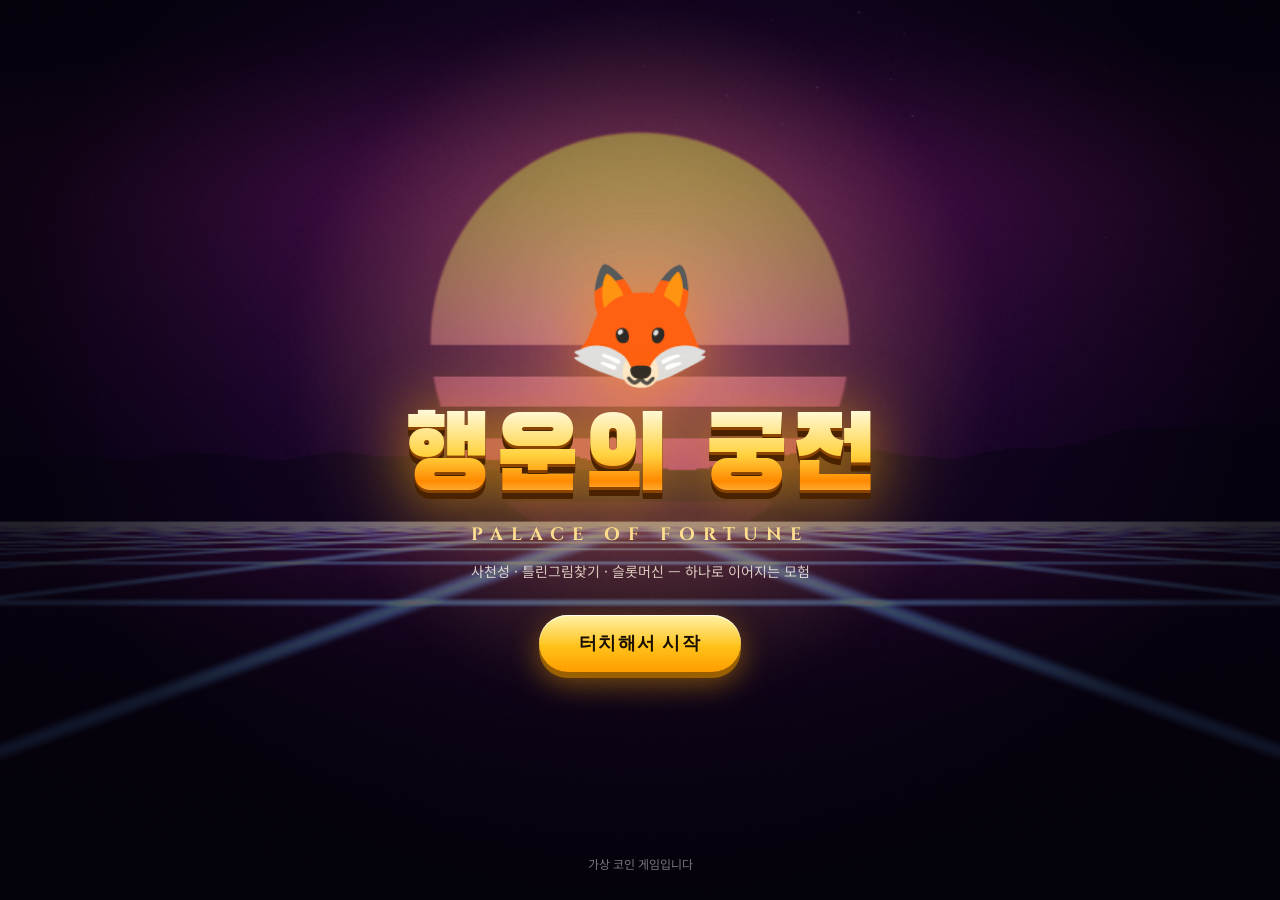
==== quest/index.html @ 28bc082d "Add 행운의 궁전: 사천성 → 틀린그림찾기 → 슬롯 auto-cycling quest game - Shisen-sho (always solvable boards, combos, " ====
<!doctype html>
<html lang="ko">
<head>
  <meta charset="utf-8">
  <meta name="viewport" content="width=device-width, initial-scale=1, viewport-fit=cover, user-scalable=no">
  <meta name="theme-color" content="#07040f">
  <link rel="manifest" href="manifest.webmanifest">
  <link rel="icon" type="image/png" sizes="192x192" href="icons/icon-192.png">
  <link rel="apple-touch-icon" href="icons/apple-touch-icon.png">
  <meta name="apple-mobile-web-app-capable" content="yes">
  <meta name="mobile-web-app-capable" content="yes">
  <meta name="apple-mobile-web-app-status-bar-style" content="black-translucent">
  <meta name="apple-mobile-web-app-title" content="행운의 궁전">
  <title>행운의 궁전</title>
  <meta name="description" content="사천성 · 틀린그림찾기 · 슬롯머신이 하나의 모험으로 이어지는 퍼즐 어드벤처">
  <link rel="preconnect" href="https://fonts.googleapis.com">
  <link rel="preconnect" href="https://fonts.gstatic.com" crossorigin>
  <link href="https://fonts.googleapis.com/css2?family=Bangers&family=Black+Han+Sans&family=Black+Ops+One&family=Bungee&family=Cinzel:wght@700;900&family=Cinzel+Decorative:wght@700;900&family=Creepster&family=Fredoka:wght@500;700&family=Kaushan+Script&family=Monoton&family=Mountains+of+Christmas:wght@700&family=Noto+Sans+KR:wght@400;500;700;900&family=Orbitron:wght@700;900&family=Oxanium:wght@600;700;800&family=Pirata+One&family=Playfair+Display:wght@700;900&family=Press+Start+2P&family=Righteous&family=Rye&family=Uncial+Antiqua&display=swap" rel="stylesheet">
  <link rel="stylesheet" href="css/slot.css">
  <link rel="stylesheet" href="css/quest.css">
</head>
<body>
  <canvas id="bgl" aria-hidden="true"></canvas>
  <canvas id="amb" aria-hidden="true"></canvas>

  <!-- title -->
  <section id="title" class="title-screen">
    <div class="ts-glow"></div>
    <div class="ts-fox">🦊</div>
    <h1 class="ts-logo">행운의 궁전</h1>
    <p class="ts-sub">PALACE OF FORTUNE</p>
    <p class="ts-tag">사천성 · 틀린그림찾기 · 슬롯머신 — 하나로 이어지는 모험</p>
    <button class="cta ts-start" id="ts-start">터치해서 시작</button>
    <p class="ts-foot">가상 코인 게임입니다</p>
  </section>

  <!-- puzzle screen -->
  <section id="play" class="play hidden">
    <header class="q-top">
      <button class="icon-btn js-menu" aria-label="메뉴"><svg viewBox="0 0 24 24"><path d="M4 7h16M4 12h16M4 17h16" fill="none" stroke-width="2.4" stroke-linecap="round"/></svg></button>
      <div class="q-level js-level"><b class="js-lv">1</b><i><em class="js-xp"></em></i></div>
      <button class="wallet q-wallet js-shop"><span class="coin-ico"></span><span class="js-balance">0</span><span class="plus">+</span></button>
      <button class="icon-btn js-quests" aria-label="퀘스트"><svg viewBox="0 0 24 24"><path d="M6 3h9l3 3v15H6z" fill="none" stroke-width="2"/><path d="M9 10h6M9 14h6M9 18h4" fill="none" stroke-width="2" stroke-linecap="round"/></svg><span class="dot js-qdot hidden"></span></button>
      <button class="icon-btn js-sound" aria-label="사운드 설정"><svg viewBox="0 0 24 24"><path d="M4 9v6h4l5 4V5L8 9H4z"/><path class="wave" d="M16 8.5a5 5 0 0 1 0 7M18.5 6a8.5 8.5 0 0 1 0 12" fill="none" stroke-width="2" stroke-linecap="round"/></svg></button>
    </header>
    <div class="q-chapter js-chapter"></div>
    <div class="mg-host js-mg"></div>
  </section>

  <!-- Game -->
  <section id="game" class="game hidden">
    <header class="g-top">
      <button class="icon-btn js-back" aria-label="로비로"><svg viewBox="0 0 24 24"><path d="M15 5l-7 7 7 7" fill="none" stroke-width="2.6" stroke-linecap="round" stroke-linejoin="round"/></svg></button>
      <div class="wallet"><span class="coin-ico"></span><span class="js-balance">0</span></div>
      <div class="g-right">
        <button class="icon-btn js-pay" aria-label="배당표"><svg viewBox="0 0 24 24"><circle cx="12" cy="12" r="9" fill="none" stroke-width="2"/><path d="M12 11v6" stroke-width="2.4" stroke-linecap="round"/><circle cx="12" cy="7.6" r="1.4"/></svg></button>
        <button class="icon-btn js-sound" aria-label="사운드 설정"><svg viewBox="0 0 24 24"><path d="M4 9v6h4l5 4V5L8 9H4z"/><path class="wave" d="M16 8.5a5 5 0 0 1 0 7M18.5 6a8.5 8.5 0 0 1 0 12" fill="none" stroke-width="2" stroke-linecap="round"/></svg></button>
      </div>
    </header>
    <div class="g-logo">
      <h2 class="logo js-logo"></h2>
      <div class="logo-kr js-name"></div>
    </div>
    <div class="g-info js-info"></div>
    <div class="g-stage js-stage">
      <div class="cab js-cab">
        <div class="frame js-frame">
          <div class="led led-top"></div>
          <canvas class="reels js-reels"></canvas>
          <div class="frame-glare"></div>
          <div class="win-banner js-banner" aria-live="polite">
            <div class="wb-rays"></div>
            <div class="wb-label js-wb-label">WIN</div>
            <div class="wb-amt js-wb-amt">0</div>
          </div>
          <div class="led led-bot"></div>
          <i class="bolt b1"></i><i class="bolt b2"></i><i class="bolt b3"></i><i class="bolt b4"></i>
        </div>
        <div class="lever js-lever hidden" role="button" tabindex="0" aria-label="레버를 당겨 스핀">
          <div class="lever-housing"></div>
          <div class="lever-shaft js-lever-shaft"></div>
          <div class="lever-knob js-lever-knob"></div>
          <div class="lever-pivot"></div>
        </div>
      </div>
    </div>
    <div class="g-msg js-msg"></div>
    <footer class="dock">
      <div class="dock-stat bet">
        <span class="lbl">BET</span>
        <div class="stepper">
          <button class="step js-bet-down" aria-label="베팅 감소"><svg viewBox="0 0 24 24"><path d="M6 12h12" stroke-width="3" stroke-linecap="round"/></svg></button>
          <span class="val js-bet">100</span>
          <button class="step js-bet-up" aria-label="베팅 증가"><svg viewBox="0 0 24 24"><path d="M6 12h12M12 6v12" stroke-width="3" stroke-linecap="round"/></svg></button>
        </div>
      </div>
      <div class="dock-center">
        <button class="round-btn js-auto" aria-label="자동 스핀"><svg viewBox="0 0 24 24"><path d="M8 5v14l11-7z"/></svg><small class="js-auto-label">AUTO</small></button>
        <button class="pull-hint js-pull-hint hidden" aria-label="레버 당기기"><span>PULL</span><svg viewBox="0 0 24 24"><path d="M12 4v13M6 12l6 6 6-6" fill="none" stroke-width="2.6" stroke-linecap="round" stroke-linejoin="round"/></svg></button>
        <button class="spin-btn js-spin" aria-label="스핀 (Space)">
          <span class="spin-ring"></span>
          <svg class="spin-ico" viewBox="0 0 48 48"><path d="M24 8a16 16 0 1 1-14.4 9" fill="none" stroke-width="5" stroke-linecap="round"/><path d="M4 12l6 6 6-7z"/></svg>
          <small class="js-spin-label">SPIN</small>
        </button>
        <button class="round-btn js-turbo" aria-label="터보"><svg viewBox="0 0 24 24"><path d="M13 2L4 14h6l-1 8 9-12h-6z"/></svg><small>TURBO</small></button>
      </div>
      <div class="dock-stat win">
        <span class="lbl">WIN</span>
        <span class="val js-win">0</span>
      </div>
    </footer>
    <div class="auto-menu hidden js-auto-menu">
      <button data-n="10">10</button><button data-n="25">25</button><button data-n="50">50</button><button data-n="100">100</button><button data-n="9999">∞</button>
    </div>
  </section>

  <div class="slot-quest js-slotq hidden"></div>

  <div id="overlays"></div>
  <canvas id="fx" aria-hidden="true"></canvas>

  <div id="sound-panel" class="sound-panel hidden">
    <h3>사운드</h3>
    <div class="vol-row"><label for="snd-music">배경 음악</label><input type="range" id="snd-music" min="0" max="100" step="1" value="80"><output for="snd-music">80</output></div>
    <div class="vol-row"><label for="snd-sfx">효과음</label><input type="range" id="snd-sfx" min="0" max="100" step="1" value="100"><output for="snd-sfx">100</output></div>
    <div class="vol-row"><label for="snd-amb">분위기음</label><input type="range" id="snd-amb" min="0" max="100" step="1" value="80"><output for="snd-amb">80</output></div>
  </div>

  <script src="js/util.js"></script>
  <script src="js/config.js"></script>
  <script src="js/engine.js"></script>
  <script src="js/machines.js"></script>
  <script src="js/calibration.js"></script>
  <script src="js/audio.js"></script>
  <script src="js/art.js"></script>
  <script src="js/bg.js"></script>
  <script src="js/fx.js"></script>
  <script src="js/render.js"></script>
  <script src="js/game.js"></script>
  <script src="js/shisen.js"></script>
  <script src="js/spotdiff.js"></script>
  <script src="js/story.js"></script>
  <script src="js/shop.js"></script>
  <script src="js/main.js"></script>
</body>
</html>
---- quest/css/slot.css ----
/* Slot Palace 30 — dark casino UI.
   Layout: one-screen game (logo / reel window / glass dock) + scrolling lobby (hero + poster grid). */
@property --ang { syntax: '<angle>'; initial-value: 0deg; inherits: false; }
:root {
  color-scheme: dark;
  --ink: #07040f;
  --panel: rgba(14, 10, 30, 0.62);
  --panel-solid: #130d26;
  --line: rgba(255, 255, 255, 0.12);
  --text: #f3f0ff;
  --muted: #a69fc2;
  --gold: #ffd54a;
  --gold-deep: #b77a00;
  --accent: #ff4fd8;
  --accent2: #00e5ff;
  --frame1: #ff4fd8;
  --frame2: #00e5ff;
  --logo1: #ffffff;
  --logo2: #ff7ae6;
  --logo3: #7a00ff;
  --title-font: 'Bungee', sans-serif;
  --ui: 'Noto Sans KR', system-ui, -apple-system, sans-serif;
  --num: 'Oxanium', 'Bungee', sans-serif;
  --kr: 'Black Han Sans', 'Noto Sans KR', sans-serif;
}
* { box-sizing: border-box; -webkit-tap-highlight-color: transparent; }
html, body { margin: 0; height: 100%; }
body { background: var(--ink); color: var(--text); font-family: var(--ui); overflow-x: hidden; user-select: none; -webkit-user-select: none; }
button { font-family: inherit; color: inherit; cursor: pointer; border: 0; background: none; padding: 0; }
button:focus-visible { outline: 2px solid var(--accent2); outline-offset: 3px; }
svg { fill: currentColor; stroke: currentColor; }
.hidden { display: none !important; }
#bgl, #amb { position: fixed; inset: 0; width: 100%; height: 100%; z-index: 0; pointer-events: none; }
#bgl { background: #0a0618; }
#fx { position: fixed; inset: 0; width: 100%; height: 100%; z-index: 60; pointer-events: none; }
#overlays { position: fixed; inset: 0; z-index: 50; pointer-events: none; }
#overlays > * { pointer-events: auto; }

/* ---------- shared ---------- */
.icon-btn {
  width: 40px; height: 40px; border-radius: 12px; display: grid; place-items: center;
  background: rgba(255, 255, 255, 0.07); border: 1px solid var(--line);
  backdrop-filter: blur(10px); -webkit-backdrop-filter: blur(10px);
  transition: background 0.2s, transform 0.15s;
}
.icon-btn svg { width: 20px; height: 20px; stroke-width: 0; }
.icon-btn svg path[fill='none'], .icon-btn svg circle[fill='none'] { stroke-width: 2; fill: none; }
.icon-btn:hover { background: rgba(255, 255, 255, 0.15); }
.icon-btn:active { transform: scale(0.92); }
.icon-btn.muted .wave { opacity: 0.2; }
.wallet {
  display: flex; align-items: center; gap: 8px; padding: 6px 14px 6px 8px; border-radius: 999px;
  background: linear-gradient(180deg, rgba(0, 0, 0, 0.6), rgba(20, 12, 0, 0.5));
  border: 1px solid rgba(255, 213, 74, 0.45);
  font: 700 16px/1 var(--num); color: var(--gold); letter-spacing: 0.5px; font-variant-numeric: tabular-nums;
  box-shadow: 0 0 20px rgba(255, 190, 0, 0.12), inset 0 1px 0 rgba(255, 255, 255, 0.1);
}
.coin-ico {
  width: 22px; height: 22px; border-radius: 50%; flex: none;
  background: radial-gradient(circle at 35% 30%, #fff7c8, #ffcc33 45%, #b8860b 80%);
  box-shadow: inset 0 0 0 2px rgba(140, 90, 0, 0.6), 0 0 10px rgba(255, 200, 0, 0.5);
}
.wallet.bump { animation: bump 0.45s; }
@keyframes bump { 40% { transform: scale(1.12); filter: brightness(1.4); } }

/* ---------- lobby ---------- */
.lobby { position: relative; z-index: 1; max-width: 1320px; margin: 0 auto; padding: 14px 16px 40px; }
.topbar { display: flex; align-items: center; justify-content: space-between; gap: 12px; margin-bottom: 16px; }
.brand { display: flex; align-items: center; gap: 12px; min-width: 0; }
.brand-mark {
  width: 50px; height: 50px; border-radius: 14px; display: grid; place-items: center; flex: none;
  font: 900 17px var(--num); color: #fff; letter-spacing: -1px;
  background: linear-gradient(135deg, #ff2d6f, #7b2bff); box-shadow: 0 8px 24px rgba(255, 45, 111, 0.35), inset 0 1px 0 rgba(255, 255, 255, 0.4);
  text-shadow: 0 2px 0 rgba(0, 0, 0, 0.35);
}
.brand-text h1 {
  margin: 0; font: 900 clamp(20px, 3.6vw, 30px)/1 var(--num); letter-spacing: 3px;
  background: linear-gradient(180deg, #fff 20%, #ffd54a 55%, #ff9d00); -webkit-background-clip: text; background-clip: text; color: transparent;
}
.brand-text p { margin: 4px 0 0; color: var(--muted); font: 600 11px var(--num); letter-spacing: 3px; }
.top-right { display: flex; gap: 10px; align-items: center; }

.hero {
  position: relative; overflow: hidden; border-radius: 26px; min-height: 260px; margin-bottom: 18px;
  border: 1px solid var(--line); background: var(--panel-solid);
  box-shadow: 0 30px 70px rgba(0, 0, 0, 0.5);
}
.hero-slide { position: absolute; inset: 0; display: grid; grid-template-columns: 1.1fr 0.9fr; align-items: center; opacity: 0; transition: opacity 0.8s; }
.hero-slide.on { opacity: 1; z-index: 1; }
.hero-bg { position: absolute; inset: -40px; background-size: cover; background-position: center; filter: blur(30px) saturate(1.4) brightness(0.5); transform: scale(1.15); }
.hero-copy { position: relative; padding: 28px clamp(18px, 4vw, 44px); min-width: 0; }
.hero-kicker { font: 700 11px var(--num); letter-spacing: 3px; color: var(--hero-accent); }
.hero-title { margin: 8px 0 4px; font-family: var(--hero-font); font-size: clamp(28px, 5vw, 56px); line-height: 1.02; color: #fff; text-shadow: 0 4px 24px rgba(0, 0, 0, 0.6), 0 0 30px var(--hero-glow); text-wrap: balance; }
.hero-kr { font: 400 clamp(17px, 2.2vw, 24px) var(--kr); color: rgba(255, 255, 255, 0.85); }
.hero-desc { margin: 10px 0 18px; max-width: 46ch; color: rgba(255, 255, 255, 0.78); font-size: 14px; line-height: 1.6; }
.hero-art { position: relative; height: 100%; display: grid; place-items: center; padding: 18px; }
.hero-art img { max-height: 250px; max-width: 100%; aspect-ratio: 3 / 4; object-fit: cover; border-radius: 18px; box-shadow: 0 20px 50px rgba(0, 0, 0, 0.6), 0 0 0 1px rgba(255, 255, 255, 0.2); transform: rotate(3deg); animation: heroFloat 5s ease-in-out infinite; }
@keyframes heroFloat { 50% { transform: rotate(1deg) translateY(-8px); } }
.hero-dots { position: absolute; z-index: 2; bottom: 14px; left: clamp(18px, 4vw, 44px); display: flex; gap: 6px; }
.hero-dots button { width: 8px; height: 8px; border-radius: 99px; background: rgba(255, 255, 255, 0.35); transition: width 0.3s, background 0.3s; }
.hero-dots button.on { width: 26px; background: #fff; }
.cta {
  display: inline-flex; align-items: center; gap: 8px; padding: 13px 26px; border-radius: 999px;
  font: 800 15px var(--num); letter-spacing: 1.5px; color: #1a0f00;
  background: linear-gradient(180deg, #fff3a8, #ffc21a 55%, #ff9d00);
  box-shadow: 0 6px 0 #9a5f00, 0 10px 30px rgba(255, 170, 0, 0.45), inset 0 1px 0 rgba(255, 255, 255, 0.8);
  position: relative; overflow: hidden; transition: transform 0.15s;
}
.cta::after { content: ''; position: absolute; inset: 0; background: linear-gradient(110deg, transparent 30%, rgba(255, 255, 255, 0.7) 50%, transparent 70%); transform: translateX(-120%); animation: sweep 2.6s infinite; }
.cta:active { transform: translateY(3px); box-shadow: 0 3px 0 #9a5f00; }
@keyframes sweep { 60%, 100% { transform: translateX(120%); } }

.filters { display: flex; gap: 8px; overflow-x: auto; padding: 2px 2px 8px; margin-bottom: 12px; scrollbar-width: none; }
.filters::-webkit-scrollbar { display: none; }
.chip {
  white-space: nowrap; padding: 9px 15px; border-radius: 999px; font-size: 13px; font-weight: 700;
  background: rgba(255, 255, 255, 0.06); border: 1px solid var(--line); color: var(--muted); transition: all 0.2s;
}
.chip .n { font: 700 11px var(--num); opacity: 0.6; margin-left: 4px; }
.chip.on { background: #fff; color: #120a22; border-color: #fff; }

.grid { display: grid; grid-template-columns: repeat(auto-fill, minmax(200px, 1fr)); gap: 16px; }
.card {
  position: relative; border-radius: 20px; overflow: hidden; text-align: left;
  background: var(--panel-solid); border: 1px solid var(--line);
  box-shadow: 0 14px 34px rgba(0, 0, 0, 0.45);
  transform: perspective(800px) rotateX(var(--rx, 0deg)) rotateY(var(--ry, 0deg));
  transition: transform 0.25s, box-shadow 0.25s, border-color 0.25s;
  animation: cardIn 0.6s both;
  display: flex; flex-direction: column; justify-content: flex-start; align-items: stretch;
}
@keyframes cardIn { from { opacity: 0; transform: translateY(24px) scale(0.96); } }
.card:hover { border-color: var(--card-accent); box-shadow: 0 24px 50px rgba(0, 0, 0, 0.55), 0 0 36px var(--card-glow); }
.card-poster { position: relative; aspect-ratio: 3 / 4; background: var(--card-bg); }
.card-poster img { position: absolute; inset: 0; width: 100%; height: 100%; object-fit: cover; }
.card-poster::after { content: ''; position: absolute; inset: 0; background: linear-gradient(110deg, transparent 35%, rgba(255, 255, 255, 0.28) 48%, transparent 60%); transform: translateX(-110%); transition: transform 0.8s; }
.card:hover .card-poster::after { transform: translateX(110%); }
.badge { position: absolute; top: 10px; left: 10px; z-index: 2; padding: 4px 9px; border-radius: 8px; font: 800 10.5px var(--num); letter-spacing: 1px; color: #120a00; background: var(--card-accent); box-shadow: 0 4px 14px rgba(0, 0, 0, 0.4); }
.card-no { position: absolute; top: 10px; right: 10px; z-index: 2; font: 700 11px var(--num); color: rgba(255, 255, 255, 0.75); background: rgba(0, 0, 0, 0.45); padding: 3px 7px; border-radius: 7px; }
.card-info { flex: 1; padding: 10px 12px 12px; display: flex; flex-direction: column; gap: 6px; }
.card-info h3 { margin: 0; font: 400 19px/1.1 var(--kr); }
.tags { display: flex; flex-wrap: wrap; gap: 4px; }
.tag { font-size: 10.5px; font-weight: 700; padding: 3px 7px; border-radius: 6px; background: rgba(255, 255, 255, 0.08); color: #ddd8f0; }
.tag.mech { background: var(--card-accent); color: #120a00; }
.lobby-foot { margin-top: 30px; text-align: center; color: var(--muted); font-size: 12px; line-height: 1.6; }

/* ---------- game ---------- */
.game {
  position: fixed; inset: 0; z-index: 2; display: flex; flex-direction: column; align-items: stretch;
  padding: env(safe-area-inset-top, 0px) env(safe-area-inset-right, 0px) env(safe-area-inset-bottom, 0px) env(safe-area-inset-left, 0px);
}
.game.shake { animation: shake 0.55s; }
@keyframes shake { 15% { transform: translate(-7px, 4px); } 30% { transform: translate(6px, -5px); } 45% { transform: translate(-5px, 3px); } 60% { transform: translate(4px, -2px); } 80% { transform: translate(-2px, 1px); } }
.g-top { display: flex; align-items: center; gap: 10px; padding: 10px 14px 0; }
.g-top .wallet { margin: 0 auto; }
.g-right { display: flex; gap: 8px; }
.g-logo { text-align: center; padding: 2px 12px 0; line-height: 1; }
.logo {
  position: relative; display: inline-block; margin: 0; font-family: var(--title-font); font-weight: 900;
  font-size: clamp(26px, 5.2vw, 56px); line-height: 1.05; letter-spacing: 1px; white-space: nowrap; max-width: 100%;
  background: linear-gradient(100deg, transparent 42%, rgba(255, 255, 255, 0.95) 50%, transparent 58%) , linear-gradient(180deg, var(--logo1) 10%, var(--logo2) 55%, var(--logo3) 100%);
  background-size: 260% 100%, 100% 100%; background-repeat: no-repeat;
  -webkit-background-clip: text; background-clip: text; color: transparent;
  animation: logoShine 5s ease-in-out infinite;
  filter: drop-shadow(0 3px 0 rgba(0, 0, 0, 0.55)) drop-shadow(0 0 18px var(--accent));
}
@keyframes logoShine { 0%, 55% { background-position: 130% 0, 0 0; } 100% { background-position: -30% 0, 0 0; } }
.logo-kr { margin-top: 2px; font: 400 clamp(13px, 1.7vw, 17px) var(--kr); color: rgba(255, 255, 255, 0.8); letter-spacing: 2px; text-shadow: 0 2px 8px rgba(0, 0, 0, 0.8); }
.g-info { min-height: 30px; display: flex; gap: 6px; flex-wrap: wrap; justify-content: center; align-items: center; padding: 6px 12px 2px; }
.pill {
  display: inline-flex; gap: 6px; align-items: center; padding: 5px 11px; border-radius: 999px;
  font: 700 11.5px var(--num); letter-spacing: 1px; color: #fff; font-variant-numeric: tabular-nums;
  background: rgba(0, 0, 0, 0.5); border: 1px solid rgba(255, 255, 255, 0.16);
  backdrop-filter: blur(8px); -webkit-backdrop-filter: blur(8px);
}
.pill.hot { background: linear-gradient(90deg, var(--accent), var(--accent2)); color: #0b0614; border-color: transparent; box-shadow: 0 0 18px color-mix(in srgb, var(--accent) 60%, transparent); }
.pill .ladder { display: inline-flex; gap: 2px; }
.pill .ladder b { padding: 1px 5px; border-radius: 6px; opacity: 0.45; }
.pill .ladder b.on { opacity: 1; background: var(--accent); color: #0b0614; box-shadow: 0 0 10px var(--accent); }
.g-stage { flex: 1; min-height: 0; display: flex; align-items: center; justify-content: center; padding: 6px 12px; }
.cab { position: relative; display: flex; align-items: center; gap: 8px; }
.cab::after { content: ''; position: absolute; left: 6%; right: 6%; bottom: -34px; height: 46px; border-radius: 50%; background: radial-gradient(ellipse at center, color-mix(in srgb, var(--accent) 55%, transparent), transparent 70%); filter: blur(10px); opacity: 0.75; pointer-events: none; z-index: -1; }
.g-stage { position: relative; }
.g-stage::before { content: ''; position: absolute; left: 50%; top: 50%; width: min(120vw, 1300px); height: 120%; transform: translate(-50%, -50%); background: radial-gradient(ellipse at center, color-mix(in srgb, var(--accent) 22%, transparent), transparent 62%); pointer-events: none; }
.frame {
  position: relative; padding: 12px; border-radius: 26px;
  background: linear-gradient(155deg, var(--frame1), color-mix(in srgb, var(--frame2) 70%, #000) 45%, var(--frame1) 75%, var(--frame2));
  box-shadow: inset 0 2px 0 rgba(255, 255, 255, 0.55), inset 0 -3px 0 rgba(0, 0, 0, 0.45), inset 0 0 0 1px rgba(255, 255, 255, 0.18), 0 34px 90px rgba(0, 0, 0, 0.8), 0 0 80px color-mix(in srgb, var(--accent) 38%, transparent);
  transition: box-shadow 0.4s;
}
.frame::before { content: ''; position: absolute; inset: 9px; border-radius: 18px; background: #000; box-shadow: 0 0 0 2px rgba(0, 0, 0, 0.55), 0 0 0 3px rgba(255, 255, 255, 0.25), inset 0 0 24px rgba(0, 0, 0, 0.9); }
.led { position: absolute; left: 34px; right: 34px; height: 4px; border-radius: 4px; z-index: 2; pointer-events: none;
  background: repeating-linear-gradient(90deg, var(--accent) 0 6px, transparent 6px 10px, var(--accent2) 10px 16px, transparent 16px 20px);
  background-size: 40px 100%; filter: drop-shadow(0 0 4px var(--accent)) drop-shadow(0 0 8px var(--accent2)); animation: led 1.2s linear infinite; opacity: 0.9; }
.led-top { top: 3px; }
.led-bot { bottom: 3px; animation-direction: reverse; }
.frame.win .led { animation-duration: 0.25s; opacity: 1; }
@keyframes led { to { background-position: 40px 0; } }
.bolt { position: absolute; width: 9px; height: 9px; border-radius: 50%; z-index: 2; background: radial-gradient(circle at 35% 30%, #fff, #b9c2cc 45%, #4a525c); box-shadow: 0 1px 2px rgba(0, 0, 0, 0.6); }
.bolt::after { content: ''; position: absolute; left: 2px; right: 2px; top: 4px; height: 1px; background: rgba(0, 0, 0, 0.5); transform: rotate(35deg); }
.b1 { left: 9px; top: 9px; } .b2 { right: 9px; top: 9px; } .b3 { left: 9px; bottom: 9px; } .b4 { right: 9px; bottom: 9px; }

/* centre win banner */
.win-banner { position: absolute; left: 50%; top: 50%; z-index: 5; transform: translate(-50%, -50%); display: none; flex-direction: column; align-items: center; pointer-events: auto; padding: 12px 48px 16px; min-width: 44%; }
.win-banner.show { display: flex; }
.win-banner::before { content: ''; position: absolute; inset: 0; border-radius: 999px; z-index: -1;
  border: 3px solid transparent;
  background: linear-gradient(180deg, rgba(14, 6, 32, 0.9), rgba(6, 2, 16, 0.78)) padding-box, linear-gradient(180deg, #fffbe0, var(--wb, #ffd23f) 35%, color-mix(in srgb, var(--wb, #ffd23f) 40%, #000) 65%, #fff3b0) border-box;
  box-shadow: 0 0 0 4px rgba(0, 0, 0, 0.35), 0 0 40px var(--wb, #ffd23f), inset 0 0 30px color-mix(in srgb, var(--wb, #ffd23f) 35%, transparent); }
.wb-rays { position: absolute; left: 50%; top: 50%; width: 260%; aspect-ratio: 1; transform: translate(-50%, -50%); z-index: -2; pointer-events: none;
  background: repeating-conic-gradient(from 0deg, color-mix(in srgb, var(--wb, #ffd23f) 45%, transparent) 0 7deg, transparent 7deg 20deg);
  -webkit-mask: radial-gradient(circle, #000 8%, transparent 60%); mask: radial-gradient(circle, #000 8%, transparent 60%); animation: wbspin 8s linear infinite; }
@keyframes wbspin { to { transform: translate(-50%, -50%) rotate(360deg); } }
.wb-label { font: 400 clamp(14px, 2.4vw, 26px)/1 'Bungee', sans-serif; letter-spacing: 3px; color: #fff; text-shadow: 0 0 12px var(--wb, #ffd23f), 0 2px 0 rgba(0, 0, 0, 0.6); }
.wb-amt { margin-top: 4px; font: 800 clamp(30px, 6.4vw, 72px)/1 var(--num); font-variant-numeric: tabular-nums; white-space: nowrap;
  background: linear-gradient(180deg, #ffffff 12%, #ffe27a 52%, #ff9d00); -webkit-background-clip: text; background-clip: text; color: transparent;
  filter: drop-shadow(0 2px 0 #7a4000) drop-shadow(0 3px 0 #3a1e00) drop-shadow(0 0 18px rgba(255, 190, 0, 0.6)); }
.win-banner.pop { animation: wbpop 0.6s cubic-bezier(0.2, 1.8, 0.4, 1); }
@keyframes wbpop { from { transform: translate(-50%, -50%) scale(0.3); opacity: 0; } }
.win-banner.t0 { --wb: #ffd23f; }
.win-banner.t1 { --wb: #3bff9a; }
.win-banner.t2 { --wb: #3bc8ff; }
.win-banner.t2 .wb-amt, .win-banner.t3 .wb-amt { font-size: clamp(36px, 7.6vw, 86px); }
.win-banner.t3 { --wb: #ff4fd8; }
.win-banner.t3 .wb-label { animation: pulse2 0.6s infinite; }
@keyframes pulse2 { 50% { transform: scale(1.08); } }

/* pull lever */
.lever { position: relative; flex: none; width: 56px; height: 260px; cursor: grab; touch-action: none; user-select: none; }
.lever.grab { cursor: grabbing; }
.lever-housing { position: absolute; left: 50%; top: 4%; bottom: 4%; width: 22px; transform: translateX(-50%); border-radius: 12px;
  background: linear-gradient(90deg, #22262c, #5a626c 40%, #1a1d22); box-shadow: inset 0 0 0 1px rgba(255, 255, 255, 0.15), inset 0 6px 10px rgba(0, 0, 0, 0.7), 0 6px 16px rgba(0, 0, 0, 0.6); }
.lever-housing::after { content: ''; position: absolute; left: 50%; top: 8px; bottom: 8px; width: 4px; transform: translateX(-50%); border-radius: 4px; background: #050608; box-shadow: inset 0 0 4px #000; }
.lever-shaft { position: absolute; left: 50%; width: 12px; transform: translateX(-50%); border-radius: 6px;
  background: linear-gradient(90deg, #6b737d, #ffffff 45%, #9aa3ad 60%, #3c434b); box-shadow: 0 0 6px rgba(0, 0, 0, 0.5); }
.lever-knob { position: absolute; left: 50%; top: 0; width: 52px; height: 52px; border-radius: 50%; z-index: 2;
  background: radial-gradient(circle at 34% 28%, #ffffff 0, color-mix(in srgb, var(--accent) 45%, #fff) 14%, var(--accent) 42%, color-mix(in srgb, var(--accent) 45%, #000) 100%);
  box-shadow: 0 8px 18px rgba(0, 0, 0, 0.55), 0 0 22px color-mix(in srgb, var(--accent) 70%, transparent), inset 0 -5px 10px rgba(0, 0, 0, 0.35); }
.lever-pivot { position: absolute; left: 50%; top: 62%; width: 30px; height: 30px; transform: translate(-50%, -50%); border-radius: 50%; z-index: 1;
  background: radial-gradient(circle at 35% 30%, #fff, #aab3bd 40%, #3a4148); box-shadow: 0 3px 8px rgba(0, 0, 0, 0.6), 0 0 0 3px rgba(0, 0, 0, 0.35); }
.lever:focus-visible { outline: 2px solid var(--accent2); outline-offset: 4px; border-radius: 12px; }
.lever:not(.grab) .lever-knob { animation: knobGlow 2.2s ease-in-out infinite; }
@keyframes knobGlow { 50% { box-shadow: 0 8px 18px rgba(0, 0, 0, 0.55), 0 0 34px var(--accent), inset 0 -5px 10px rgba(0, 0, 0, 0.35); } }
.pull-hint { display: inline-flex; align-items: center; gap: 6px; height: 64px; padding: 0 22px; border-radius: 999px; font: 800 16px var(--num); letter-spacing: 3px; color: #fff;
  background: linear-gradient(180deg, color-mix(in srgb, var(--accent) 70%, #fff), var(--accent) 50%, color-mix(in srgb, var(--accent) 55%, #000));
  box-shadow: 0 10px 26px color-mix(in srgb, var(--accent) 55%, transparent), inset 0 2px 0 rgba(255, 255, 255, 0.5); }
.pull-hint svg { width: 20px; height: 20px; animation: bob 1s ease-in-out infinite; }
@keyframes bob { 50% { transform: translateY(4px); } }

.frame::after {
  content: ''; position: absolute; inset: -2px; border-radius: 24px; padding: 2px; pointer-events: none;
  background: conic-gradient(from var(--ang), transparent 0deg 250deg, rgba(255, 255, 255, 0.95) 300deg, transparent 340deg);
  -webkit-mask: linear-gradient(#000 0 0) content-box exclude, linear-gradient(#000 0 0);
  mask: linear-gradient(#000 0 0) content-box exclude, linear-gradient(#000 0 0);
  animation: chase 4s linear infinite; opacity: 0.7;
}
.frame.win { box-shadow: inset 0 1px 0 rgba(255, 255, 255, 0.45), 0 30px 80px rgba(0, 0, 0, 0.75), 0 0 110px color-mix(in srgb, var(--accent) 80%, transparent); }
.frame.win::after { animation-duration: 0.9s; opacity: 1; }
@keyframes chase { to { --ang: 360deg; } }
.reels { position: relative; display: block; border-radius: 15px; }
.frame-glare { position: absolute; inset: 12px; border-radius: 15px; pointer-events: none; background: linear-gradient(160deg, rgba(255, 255, 255, 0.09), rgba(255, 255, 255, 0) 32%); }
.g-msg { min-height: 30px; display: flex; align-items: center; justify-content: center; padding: 0 12px; font: 700 clamp(13px, 1.9vw, 17px) var(--num); letter-spacing: 1px; text-align: center; color: #fff; text-shadow: 0 2px 8px rgba(0, 0, 0, 0.85); }
.g-msg .big { font-size: 1.35em; background: linear-gradient(180deg, #fff, var(--gold) 55%, #ff9d00); -webkit-background-clip: text; background-clip: text; color: transparent; filter: drop-shadow(0 0 10px rgba(255, 200, 0, 0.5)); }
.g-msg .sub { font: 500 0.82em var(--ui); color: rgba(255, 255, 255, 0.78); letter-spacing: 0; }

.dock {
  position: relative; display: grid; grid-template-columns: 1fr auto 1fr; align-items: center; gap: 12px;
  padding: 12px clamp(12px, 3vw, 32px) 14px; margin: 6px clamp(0px, 2vw, 24px) 10px; border-radius: 26px;
  background: linear-gradient(180deg, rgba(20, 14, 40, 0.72), rgba(8, 5, 18, 0.82));
  border: 1px solid rgba(255, 255, 255, 0.12);
  box-shadow: 0 20px 50px rgba(0, 0, 0, 0.55), inset 0 1px 0 rgba(255, 255, 255, 0.08);
  backdrop-filter: blur(16px) saturate(1.3); -webkit-backdrop-filter: blur(16px) saturate(1.3);
}
.dock-stat { display: flex; flex-direction: column; gap: 4px; min-width: 0; }
.dock-stat.win { align-items: flex-end; text-align: right; }
.dock-stat .lbl { font: 700 10.5px var(--num); letter-spacing: 2.5px; color: var(--muted); }
.dock-stat .val { font: 800 clamp(18px, 2.6vw, 26px)/1 var(--num); color: #fff; font-variant-numeric: tabular-nums; white-space: nowrap; }
.dock-stat.win .val { background: linear-gradient(180deg, #fff, var(--gold) 60%, #ffa600); -webkit-background-clip: text; background-clip: text; color: transparent; }
.dock-stat.win.hot .val { animation: bump 0.5s; filter: drop-shadow(0 0 10px rgba(255, 200, 0, 0.7)); }
.stepper { display: flex; align-items: center; gap: 10px; }
.stepper .val { min-width: 3.2em; text-align: center; }
.step { width: 34px; height: 34px; border-radius: 50%; display: grid; place-items: center; background: rgba(255, 255, 255, 0.1); border: 1px solid var(--line); transition: background 0.2s, transform 0.12s; }
.step svg { width: 16px; height: 16px; fill: none; }
.step:hover { background: rgba(255, 255, 255, 0.2); }
.step:active { transform: scale(0.88); }
.step:disabled { opacity: 0.3; }
.dock-center { display: flex; align-items: center; gap: clamp(12px, 2.6vw, 26px); }
.round-btn { width: 52px; height: 52px; border-radius: 50%; display: grid; place-content: center; justify-items: center; gap: 1px; background: rgba(255, 255, 255, 0.08); border: 1px solid var(--line); transition: all 0.2s; }
.round-btn svg { width: 18px; height: 18px; stroke-width: 0; }
.round-btn small { font: 700 8.5px var(--num); letter-spacing: 1px; opacity: 0.8; }
.round-btn.on { background: var(--accent); color: #0b0614; border-color: transparent; box-shadow: 0 0 22px var(--accent); }
.spin-btn {
  position: relative; width: 92px; height: 92px; border-radius: 50%; display: grid; place-content: center; justify-items: center;
  background: radial-gradient(circle at 50% 28%, color-mix(in srgb, var(--accent) 35%, #fff), var(--accent) 48%, color-mix(in srgb, var(--accent) 45%, #000) 100%);
  box-shadow: 0 10px 30px color-mix(in srgb, var(--accent) 55%, transparent), inset 0 -8px 16px rgba(0, 0, 0, 0.35), inset 0 3px 0 rgba(255, 255, 255, 0.45);
  color: #fff; transition: transform 0.12s;
}
.spin-ring { position: absolute; inset: -6px; border-radius: 50%; padding: 3px; background: conic-gradient(from var(--ang), var(--accent2), transparent 40%, var(--accent2) 60%, transparent); -webkit-mask: linear-gradient(#000 0 0) content-box exclude, linear-gradient(#000 0 0); mask: linear-gradient(#000 0 0) content-box exclude, linear-gradient(#000 0 0); animation: chase 3s linear infinite; opacity: 0.7; }
.spin-ico { width: 40px; height: 40px; filter: drop-shadow(0 2px 2px rgba(0, 0, 0, 0.35)); }
.spin-ico path:first-child { fill: none; }
.spin-btn small { font: 800 10px var(--num); letter-spacing: 2px; margin-top: 1px; text-shadow: 0 1px 2px rgba(0, 0, 0, 0.4); }
.spin-btn:hover { transform: scale(1.04); }
.spin-btn:active { transform: scale(0.94); }
.spin-btn.spinning .spin-ico { animation: rot 0.55s linear infinite; }
.spin-btn.spinning .spin-ring { animation-duration: 0.7s; opacity: 1; }
.spin-btn.free { background: radial-gradient(circle at 50% 28%, #fffbe0, #ffc21a 48%, #a86a00); box-shadow: 0 10px 34px rgba(255, 190, 0, 0.6), inset 0 -8px 16px rgba(0, 0, 0, 0.3), inset 0 3px 0 rgba(255, 255, 255, 0.6); color: #2a1600; }
@keyframes rot { to { transform: rotate(360deg); } }
.auto-menu { position: fixed; z-index: 30; display: flex; gap: 6px; padding: 8px; border-radius: 16px; background: rgba(14, 9, 30, 0.96); border: 1px solid var(--line); box-shadow: 0 16px 40px rgba(0, 0, 0, 0.6); }
.auto-menu button { min-width: 46px; height: 40px; border-radius: 11px; background: rgba(255, 255, 255, 0.08); font: 800 15px var(--num); }
.auto-menu button:hover { background: var(--accent); color: #0b0614; }

/* ---------- overlays ---------- */
.ov {
  position: fixed; inset: 0; display: flex; flex-direction: column; align-items: center; justify-content: center; text-align: center;
  padding: 16px; background: radial-gradient(circle at 50% 45%, rgba(10, 4, 24, 0.55), rgba(0, 0, 0, 0.92) 75%);
  animation: fadeIn 0.3s both; overflow: hidden;
}
.ov.out { animation: fadeOut 0.35s both; }
@keyframes fadeIn { from { opacity: 0; } }
@keyframes fadeOut { to { opacity: 0; } }
.ov-rays {
  position: absolute; left: 50%; top: 45%; width: 180vmax; height: 180vmax; margin: -90vmax 0 0 -90vmax; z-index: -1; opacity: 0.55;
  background: repeating-conic-gradient(from 0deg, var(--ray, rgba(255, 200, 40, 0.28)) 0 6deg, transparent 6deg 18deg);
  -webkit-mask: radial-gradient(circle, #000 0, transparent 45%); mask: radial-gradient(circle, #000 0, transparent 45%);
  animation: rot 24s linear infinite;
}
.ov-glow { position: absolute; left: 50%; top: 45%; width: 70vmin; height: 70vmin; margin: -35vmin 0 0 -35vmin; z-index: -1; border-radius: 50%; background: radial-gradient(circle, var(--glow, rgba(255, 190, 0, 0.55)), transparent 65%); filter: blur(10px); animation: breathe 2.4s ease-in-out infinite; }
@keyframes breathe { 50% { transform: scale(1.12); opacity: 0.8; } }
.title3d {
  position: relative; font: 400 clamp(46px, 12vw, 132px)/0.95 'Bungee', sans-serif; letter-spacing: 1px; white-space: nowrap; max-width: 100%;
  background: linear-gradient(180deg, var(--t1, #fffbe0) 0%, var(--t2, #ffd23f) 42%, var(--t3, #ff8a00) 62%, var(--t4, #fff0a0) 100%);
  -webkit-background-clip: text; background-clip: text; color: transparent;
  -webkit-text-stroke: 1.5px rgba(255, 255, 255, 0.35);
  filter: drop-shadow(0 2px 0 var(--t5, #8a4400)) drop-shadow(0 2px 0 var(--t5, #8a4400)) drop-shadow(0 3px 0 var(--t6, #4a2200)) drop-shadow(0 3px 0 var(--t6, #4a2200)) drop-shadow(0 14px 22px rgba(0, 0, 0, 0.7));
  animation: slam 0.7s cubic-bezier(0.2, 1.6, 0.4, 1) both;
}
.title3d.small { font-size: clamp(30px, 7vw, 70px); }
@keyframes slam { 0% { transform: scale(2.6) rotate(-4deg); opacity: 0; } 55% { opacity: 1; } }
.tier-1 { --t1: #fffbe0; --t2: #ffd23f; --t3: #ff8a00; --t4: #fff0a0; --t5: #8a4400; --t6: #4a2200; --ray: rgba(255, 200, 40, 0.3); --glow: rgba(255, 180, 0, 0.55); }
.tier-2 { --t1: #fff0ff; --t2: #ff6ef0; --t3: #b02bff; --t4: #ffd6ff; --t5: #5a0080; --t6: #2e0044; --ray: rgba(255, 90, 230, 0.3); --glow: rgba(220, 60, 255, 0.55); }
.tier-3 { --t1: #effeff; --t2: #5ef0ff; --t3: #2a6bff; --t4: #d6fbff; --t5: #00306e; --t6: #001a40; --ray: rgba(60, 220, 255, 0.3); --glow: rgba(40, 170, 255, 0.6); }
.tier-4 { --t1: #ffffff; --t2: #ffe14d; --t3: #ff3b7a; --t4: #7af0ff; --t5: #4a0060; --t6: #200030; --ray: rgba(255, 255, 255, 0.3); --glow: rgba(255, 120, 200, 0.6); }
.tier-4 .title3d { background-image: linear-gradient(90deg, #ff5a5a, #ffd23f, #5aff8a, #5ad8ff, #c55aff, #ff5a5a); background-size: 200% 100%; animation: slam 0.7s cubic-bezier(0.2, 1.6, 0.4, 1) both, rainbow 2s linear infinite; }
@keyframes rainbow { to { background-position: 200% 0; } }
.amount3d {
  position: relative; margin-top: 14px; font: 800 clamp(40px, 10vw, 104px)/1 var(--num); font-variant-numeric: tabular-nums;
  background: linear-gradient(180deg, #ffffff 15%, #ffe27a 55%, #ffae00); -webkit-background-clip: text; background-clip: text; color: transparent;
  filter: drop-shadow(0 2px 0 #7a4000) drop-shadow(0 3px 0 #3a1e00) drop-shadow(0 3px 0 #3a1e00) drop-shadow(0 12px 20px rgba(0, 0, 0, 0.75));
}
.ov-kicker { font: 700 13px var(--num); letter-spacing: 5px; color: rgba(255, 255, 255, 0.75); margin-bottom: 6px; }
.ov-sub { margin-top: 10px; font: 400 clamp(18px, 3.6vw, 28px) var(--kr); color: #fff; text-shadow: 0 2px 10px rgba(0, 0, 0, 0.7); }
.ov-desc { margin-top: 10px; max-width: 520px; color: rgba(255, 255, 255, 0.82); font-size: 14.5px; line-height: 1.65; }
.ov-chips { margin-top: 12px; display: flex; flex-wrap: wrap; gap: 6px; justify-content: center; }
.ov .cta { margin-top: 22px; }
.ov-hint { position: absolute; bottom: calc(22px + env(safe-area-inset-bottom, 0px)); color: rgba(255, 255, 255, 0.55); font: 600 12px var(--num); letter-spacing: 2px; }
.shock { position: absolute; left: 50%; top: 45%; width: 20px; height: 20px; margin: -10px; border-radius: 50%; border: 4px solid rgba(255, 255, 255, 0.9); animation: shock 0.7s ease-out forwards; z-index: -1; }
@keyframes shock { to { transform: scale(60); opacity: 0; border-width: 0.5px; } }

.wheel-wrap { position: relative; width: min(84vw, 62vh, 500px); aspect-ratio: 1; max-width: 100%; margin-top: 10px; }
.wheel-wrap canvas { width: 100%; height: 100%; display: block; filter: drop-shadow(0 20px 40px rgba(0, 0, 0, 0.6)); }
.wheel-pointer { position: absolute; top: -10px; left: 50%; transform: translateX(-50%); width: 0; height: 0; border-left: 20px solid transparent; border-right: 20px solid transparent; border-top: 44px solid #fff; filter: drop-shadow(0 4px 6px rgba(0, 0, 0, 0.6)) drop-shadow(0 0 10px var(--accent)); z-index: 2; }

.modal { background: rgba(0, 0, 0, 0.72); backdrop-filter: blur(6px); -webkit-backdrop-filter: blur(6px); }
.modal-box {
  width: min(760px, 100%); max-height: 88vh; overflow: auto; text-align: left; padding: 22px;
  background: linear-gradient(180deg, rgba(28, 18, 52, 0.98), rgba(12, 8, 26, 0.98)); border: 1px solid var(--line); border-radius: 22px;
  box-shadow: 0 30px 80px rgba(0, 0, 0, 0.7);
}
.modal-head { display: flex; justify-content: space-between; align-items: flex-start; gap: 12px; }
.modal-box h3 { margin: 0; font: 400 26px var(--kr); }
.modal-box .en { color: var(--accent2); font: 700 13px var(--num); letter-spacing: 2px; }
.modal-box h4 { margin: 22px 0 10px; color: var(--muted); font: 700 12px var(--num); letter-spacing: 3px; }
.modal-box p, .modal-box li { color: #ddd8f0; font-size: 14px; line-height: 1.65; }
.modal-box ul { padding-left: 18px; margin: 0; }
.sig { margin: 12px 0 0; padding: 12px 14px; border-radius: 14px; background: color-mix(in srgb, var(--accent) 14%, transparent); border: 1px solid color-mix(in srgb, var(--accent) 40%, transparent); font-size: 14px; line-height: 1.6; }
.pay-grid { display: grid; grid-template-columns: repeat(auto-fill, minmax(160px, 1fr)); gap: 8px; }
.pay-item { display: flex; align-items: center; gap: 10px; padding: 8px 10px; border-radius: 14px; background: rgba(255, 255, 255, 0.05); border: 1px solid rgba(255, 255, 255, 0.06); }
.pay-item img { width: 54px; height: 54px; flex: none; }
.pay-item .p { font: 700 12.5px/1.55 var(--num); color: var(--gold); font-variant-numeric: tabular-nums; }
.pay-item .p i { color: var(--muted); font-style: normal; display: inline-block; min-width: 3em; }
.lines-grid { display: grid; grid-template-columns: repeat(auto-fill, minmax(62px, 1fr)); gap: 6px; }
.mini-line { background: rgba(255, 255, 255, 0.05); border-radius: 8px; padding: 4px; text-align: center; font: 600 10px var(--num); color: var(--muted); }
.mini-line svg { width: 100%; display: block; stroke: none; }

.sound-panel {
  position: fixed; z-index: 70; right: 14px; top: 64px; padding: 14px 16px; border-radius: 16px; min-width: 200px;
  background: rgba(16, 10, 34, 0.97); border: 1px solid var(--line); box-shadow: 0 16px 40px rgba(0, 0, 0, 0.6);
  display: flex; flex-direction: column; gap: 10px; font-size: 14px;
}
.sound-panel h3 { margin: 0; font: 700 11px var(--num); letter-spacing: 3px; color: var(--muted); }
.sound-panel { min-width: 250px; }
.vol-row { display: grid; grid-template-columns: 1fr 2.6em; grid-template-areas: 'l o' 'r r'; gap: 4px 8px; align-items: center; }
.vol-row label { grid-area: l; font-size: 13.5px; }
.vol-row output { grid-area: o; text-align: right; font: 700 13px var(--num); color: var(--gold); font-variant-numeric: tabular-nums; }
.vol-row input[type=range] { grid-area: r; width: 100%; height: 28px; margin: 0; background: none; -webkit-appearance: none; appearance: none; cursor: pointer; touch-action: pan-x; }
.vol-row input[type=range]::-webkit-slider-runnable-track { height: 8px; border-radius: 8px; background: linear-gradient(90deg, var(--accent), var(--accent2)) 0 0 / var(--p, 80%) 100% no-repeat, rgba(255, 255, 255, 0.14); }
.vol-row input[type=range]::-moz-range-track { height: 8px; border-radius: 8px; background: rgba(255, 255, 255, 0.14); }
.vol-row input[type=range]::-moz-range-progress { height: 8px; border-radius: 8px; background: linear-gradient(90deg, var(--accent), var(--accent2)); }
.vol-row input[type=range]::-webkit-slider-thumb { -webkit-appearance: none; width: 24px; height: 24px; margin-top: -8px; border-radius: 50%; background: radial-gradient(circle at 35% 30%, #fff, #e8e2ff 45%, #9a8fc4); box-shadow: 0 2px 8px rgba(0, 0, 0, 0.5), 0 0 0 3px rgba(255, 255, 255, 0.15); }
.vol-row input[type=range]::-moz-range-thumb { width: 22px; height: 22px; border: 0; border-radius: 50%; background: radial-gradient(circle at 35% 30%, #fff, #e8e2ff 45%, #9a8fc4); box-shadow: 0 2px 8px rgba(0, 0, 0, 0.5); }
.tap-hint {
  position: fixed; z-index: 80; left: 50%; bottom: calc(18px + env(safe-area-inset-bottom, 0px)); transform: translateX(-50%);
  padding: 10px 18px; border-radius: 999px; background: rgba(0, 0, 0, 0.78); border: 1px solid var(--line);
  font-size: 13px; pointer-events: none; animation: pulse 1.6s infinite; white-space: nowrap;
}
@keyframes pulse { 50% { transform: translateX(-50%) scale(1.05); } }
.toast {
  position: fixed; left: 50%; top: 24%; z-index: 55; pointer-events: none; white-space: nowrap;
  font: 800 clamp(24px, 5.5vw, 46px) var(--num); letter-spacing: 1px;
  background: linear-gradient(180deg, #fff, var(--gold) 60%, #ff9d00); -webkit-background-clip: text; background-clip: text; color: transparent;
  filter: drop-shadow(0 3px 0 rgba(0, 0, 0, 0.7)) drop-shadow(0 0 20px var(--accent));
  animation: toast 1.9s both;
}
@keyframes toast { 0% { opacity: 0; transform: translate(-50%, 24px) scale(0.5); } 14% { opacity: 1; transform: translate(-50%, 0) scale(1.12); } 24% { transform: translate(-50%, 0) scale(1); } 80% { opacity: 1; } 100% { opacity: 0; transform: translate(-50%, -34px); } }
.flash { position: fixed; inset: 0; z-index: 58; pointer-events: none; background: #fff; animation: flash 0.5s ease-out forwards; }
@keyframes flash { from { opacity: 0.75; } to { opacity: 0; } }

@media (max-width: 700px) {
  .grid { grid-template-columns: repeat(2, minmax(0, 1fr)); gap: 10px; }
  .hero { min-height: 0; }
  .hero-slide { position: absolute; grid-template-columns: 1fr; }
  .hero-slide.on { position: relative; }
  .hero-art { display: none; }
  .hero-copy { padding: 22px 18px 40px; }
  .card-info h3 { font-size: 16px; }
  .tag { font-size: 9.5px; padding: 2px 5px; }
  .brand-text p { display: none; }
  .wallet { font-size: 14px; padding: 5px 12px 5px 6px; }
  .g-top { padding: 8px 10px 0; gap: 6px; }
  .icon-btn { width: 36px; height: 36px; }
  .dock { grid-template-columns: 1fr 1fr; grid-template-areas: 'bet win' 'center center'; gap: 8px 10px; margin: 4px 8px 8px; padding: 10px 14px 12px; border-radius: 22px; }
  .dock-stat.bet { grid-area: bet; }
  .dock-stat.win { grid-area: win; }
  .dock-center { grid-area: center; justify-content: center; }
  .spin-btn { width: 78px; height: 78px; }
  .round-btn { width: 46px; height: 46px; }
  .frame { padding: 9px; border-radius: 20px; }
  .frame::before { inset: 7px; border-radius: 14px; }
  .frame-glare { inset: 9px; }
  .led { left: 22px; right: 22px; height: 3px; top: 2px; }
  .led-bot { top: auto; bottom: 2px; }
  .bolt { width: 7px; height: 7px; }
  .b1 { left: 6px; top: 6px; } .b2 { right: 6px; top: 6px; } .b3 { left: 6px; bottom: 6px; } .b4 { right: 6px; bottom: 6px; }
  .lever-knob { width: 36px; height: 36px; }
  .pull-hint { height: 56px; padding: 0 18px; font-size: 14px; }
}
@media (max-height: 620px) and (orientation: landscape) {
  .g-logo .logo-kr { display: none; }
  .logo { font-size: 24px; }
  .dock { margin-bottom: 4px; padding: 6px 14px; }
  .spin-btn { width: 64px; height: 64px; }
  .round-btn { width: 42px; height: 42px; }
}
@media (prefers-reduced-motion: reduce) {
  *, *::before, *::after { animation-duration: 0.01ms !important; animation-iteration-count: 1 !important; transition-duration: 0.01ms !important; }
}
---- quest/css/quest.css ----
/* 행운의 궁전 — quest layer on top of slot.css.
   Title screen, puzzle screen (HUD + board + tools), stage cards, results, travel map, Lumi dialog, shop, quests. */

body { word-break: keep-all; overflow-wrap: anywhere; }

/* ---------- title ---------- */
.title-screen {
  position: fixed; inset: 0; z-index: 40; display: flex; flex-direction: column; align-items: center; justify-content: center; text-align: center;
  padding: 24px; background: radial-gradient(ellipse at 50% 38%, rgba(60, 20, 90, 0.35), rgba(5, 2, 12, 0.88) 70%);
  transition: opacity 0.6s, transform 0.6s;
}
.title-screen.out { opacity: 0; transform: scale(1.08); pointer-events: none; }
.ts-glow { position: absolute; left: 50%; top: 40%; width: 90vmin; height: 90vmin; margin: -45vmin 0 0 -45vmin; border-radius: 50%; background: radial-gradient(circle, rgba(255, 190, 60, 0.38), transparent 62%); filter: blur(14px); animation: breathe 3s ease-in-out infinite; pointer-events: none; }
.ts-fox { font-size: clamp(64px, 16vmin, 120px); filter: drop-shadow(0 10px 30px rgba(255, 140, 0, 0.55)); animation: foxBob 2.6s ease-in-out infinite; }
@keyframes foxBob { 50% { transform: translateY(-10px) rotate(-4deg); } }
.ts-logo {
  margin: 6px 0 0; font: 400 clamp(46px, 12vw, 104px)/1 var(--kr); letter-spacing: 2px;
  background: linear-gradient(180deg, #fffbe0 0%, #ffd23f 45%, #ff8a00 70%, #fff0a0 100%); -webkit-background-clip: text; background-clip: text; color: transparent;
  filter: drop-shadow(0 3px 0 #8a4400) drop-shadow(0 6px 0 #4a2200) drop-shadow(0 0 30px rgba(255, 170, 0, 0.6));
  animation: slam 0.8s cubic-bezier(.2, 1.6, .4, 1) both;
}
.ts-sub { margin: 10px 0 0; font: 700 clamp(13px, 2.8vw, 18px) 'Cinzel', serif; letter-spacing: 8px; color: #ffe9a8; text-shadow: 0 0 16px rgba(255, 200, 80, 0.7); }
.ts-tag { margin: 14px 0 0; color: rgba(255, 255, 255, 0.8); font-size: 14px; }
.ts-start { margin-top: 34px; font-size: 18px; padding: 16px 40px; animation: pulseBtn 1.6s ease-in-out infinite; }
@keyframes pulseBtn { 50% { transform: scale(1.06); } }
.ts-foot { position: absolute; bottom: calc(16px + env(safe-area-inset-bottom, 0px)); color: rgba(255, 255, 255, 0.45); font-size: 12px; }

/* ---------- puzzle screen ---------- */
.play {
  position: fixed; inset: 0; z-index: 2; display: flex; flex-direction: column;
  padding: env(safe-area-inset-top, 0px) env(safe-area-inset-right, 0px) env(safe-area-inset-bottom, 0px) env(safe-area-inset-left, 0px);
}
.q-top { display: flex; align-items: center; gap: 8px; padding: 10px 12px 0; }
.q-level {
  display: flex; align-items: center; gap: 6px; padding: 4px 10px 4px 4px; border-radius: 999px;
  background: var(--panel); border: 1px solid var(--line); backdrop-filter: blur(8px); -webkit-backdrop-filter: blur(8px);
}
.q-level b { display: grid; place-items: center; width: 28px; height: 28px; border-radius: 50%; font: 800 13px var(--num); color: #2a1600; background: radial-gradient(circle at 35% 30%, #fff6c0, #ffc21a 55%, #c07800); box-shadow: 0 0 10px rgba(255, 200, 40, 0.5); }
.q-level i { display: block; width: 54px; height: 6px; border-radius: 6px; background: rgba(255, 255, 255, 0.12); overflow: hidden; }
.q-level em { display: block; height: 100%; width: 0; background: linear-gradient(90deg, var(--accent2), #7fffd4); box-shadow: 0 0 8px var(--accent2); transition: width 0.6s; }
.q-wallet { margin-left: auto; margin-right: auto; }
.q-wallet .plus { display: grid; place-items: center; width: 22px; height: 22px; margin-left: 4px; border-radius: 50%; background: linear-gradient(180deg, #5dff9a, #10a050); color: #002a10; font: 900 16px/1 var(--num); box-shadow: 0 2px 0 #06602e; }
.icon-btn { position: relative; }
.dot { position: absolute; top: 4px; right: 4px; width: 10px; height: 10px; border-radius: 50%; background: #ff3b5c; box-shadow: 0 0 8px #ff3b5c; animation: breathe 1.2s infinite; }

.q-chapter { display: flex; align-items: center; justify-content: center; flex-wrap: wrap; gap: 6px 10px; padding: 8px 12px 0; font-size: 12px; }
.ch-season { font: 800 10.5px var(--num); letter-spacing: 2px; color: #2a1600; background: linear-gradient(180deg, #ffe680, #ffb400); padding: 3px 8px; border-radius: 6px; }
.ch-hall { font: 400 15px var(--kr); color: #fff; text-shadow: 0 0 12px var(--accent); }
.ch-steps { display: flex; align-items: center; gap: 4px; }
.ch-steps i { font-style: normal; padding: 3px 9px; border-radius: 999px; background: rgba(255, 255, 255, 0.07); color: var(--muted); border: 1px solid transparent; font-weight: 700; font-size: 11.5px; }
.ch-steps i.on { color: #fff; background: color-mix(in srgb, var(--accent) 35%, transparent); border-color: var(--accent); box-shadow: 0 0 12px color-mix(in srgb, var(--accent) 60%, transparent); }
.ch-steps i.done { color: #9dffbe; }
.ch-steps i.done::before { content: '✓ '; }
.ch-steps b { color: rgba(255, 255, 255, 0.35); font-weight: 400; }

.mg-host { position: relative; flex: 1; min-height: 0; display: flex; flex-direction: column; padding: 8px 10px 10px; }
.mg-hud {
  display: grid; grid-template-columns: auto 1fr auto; align-items: center; gap: 10px; padding: 8px 12px; border-radius: 16px;
  background: var(--panel); border: 1px solid var(--line); backdrop-filter: blur(10px); -webkit-backdrop-filter: blur(10px);
  box-shadow: 0 8px 26px rgba(0, 0, 0, 0.35);
}
.mg-stage { font-size: 12px; color: var(--muted); white-space: nowrap; }
.mg-stage b { display: block; font: 400 17px var(--kr); color: #fff; }
.mg-timer { position: relative; height: 18px; border-radius: 999px; background: rgba(0, 0, 0, 0.45); border: 1px solid rgba(255, 255, 255, 0.12); overflow: hidden; }
.mg-timer-fill {
  position: absolute; inset: 0; transform-origin: left; border-radius: inherit;
  background: linear-gradient(90deg, #22e3a0, #a6ff4d 60%, #fff27a); box-shadow: 0 0 12px rgba(120, 255, 140, 0.6) inset;
  transition: background 0.4s;
}
.mg-timer-fill.warn { background: linear-gradient(90deg, #ff2a4f, #ff7a2a); animation: warnBlink 0.5s steps(2) infinite; }
@keyframes warnBlink { 50% { filter: brightness(1.5); } }
.mg-timer span { position: absolute; inset: 0; display: grid; place-items: center; font: 800 11.5px var(--num); color: #fff; text-shadow: 0 1px 3px #000, 0 0 6px #000; }
.mg-info { display: flex; align-items: center; gap: 8px; font: 700 12.5px var(--num); color: #fff; white-space: nowrap; }
.mg-combo { color: var(--gold); text-shadow: 0 0 10px rgba(255, 200, 40, 0.8); font-size: 15px; }
.mg-combo:empty { display: none; }
.mg-combo.pop { animation: comboPop 0.45s cubic-bezier(.2, 1.8, .4, 1); }
@keyframes comboPop { 0% { transform: scale(2); } }

.mg-board { position: relative; flex: 1; min-height: 0; margin-top: 8px; touch-action: manipulation; }
.mg-board canvas { position: absolute; left: 0; top: 0; display: block; }

.mg-banner {
  position: absolute; left: 50%; top: 50%; z-index: 5; transform: translate(-50%, -50%) scale(0.5); opacity: 0; pointer-events: none; white-space: nowrap;
  padding: 10px 26px; border-radius: 18px; font: 400 clamp(24px, 6vw, 46px) var(--kr); color: #fff;
  background: linear-gradient(180deg, rgba(30, 16, 60, 0.85), rgba(10, 6, 24, 0.85)); border: 2px solid var(--accent);
  box-shadow: 0 0 30px color-mix(in srgb, var(--accent) 70%, transparent), 0 14px 40px rgba(0, 0, 0, 0.5);
  text-shadow: 0 0 16px var(--accent);
}
.mg-banner.show { animation: banner 1.25s cubic-bezier(.2, 1.4, .4, 1) both; }
@keyframes banner { 0% { opacity: 0; transform: translate(-50%, -50%) scale(0.4); } 18% { opacity: 1; transform: translate(-50%, -50%) scale(1.08); } 30% { transform: translate(-50%, -50%) scale(1); } 80% { opacity: 1; } 100% { opacity: 0; transform: translate(-50%, -62%) scale(1); } }
.mg-banner.good { border-color: #ffd54a; color: #fff6c0; text-shadow: 0 0 18px #ffb400; box-shadow: 0 0 40px rgba(255, 190, 0, 0.7), 0 14px 40px rgba(0, 0, 0, 0.5); }
.mg-banner.bad { border-color: #ff3b5c; text-shadow: 0 0 16px #ff3b5c; box-shadow: 0 0 30px rgba(255, 50, 80, 0.6); }
.mg-banner.info { border-color: var(--accent2); text-shadow: 0 0 16px var(--accent2); box-shadow: 0 0 30px color-mix(in srgb, var(--accent2) 60%, transparent); }

.mg-tools { display: flex; justify-content: center; gap: 10px; padding-top: 8px; }
.mg-tool {
  display: flex; align-items: center; gap: 6px; padding: 9px 16px 9px 10px; border-radius: 999px; font-weight: 700; font-size: 14px;
  background: linear-gradient(180deg, rgba(255, 255, 255, 0.16), rgba(255, 255, 255, 0.04)); border: 1px solid rgba(255, 255, 255, 0.18);
  box-shadow: 0 4px 0 rgba(0, 0, 0, 0.35), 0 8px 20px rgba(0, 0, 0, 0.3); transition: transform 0.1s;
}
.mg-tool:active { transform: translateY(3px); box-shadow: 0 1px 0 rgba(0, 0, 0, 0.35); }
.mg-tool .ico { display: grid; place-items: center; width: 30px; height: 30px; border-radius: 50%; background: rgba(0, 0, 0, 0.35); font-size: 17px; }
.mg-tool em { font: 800 12px var(--num); font-style: normal; color: #2a1600; background: linear-gradient(180deg, #ffe680, #ffb400); padding: 2px 8px; border-radius: 999px; }
.mg-tool em::before { content: '🪙'; margin-right: 2px; }
.mg-tool:disabled { opacity: 0.45; }

/* spot the difference */
.sd-area { position: relative; flex: 1; min-height: 0; margin-top: 8px; display: flex; align-items: center; justify-content: center; gap: 10px; }
.sd-area.stack { flex-direction: column; }
.sd-pic { position: relative; line-height: 0; border-radius: 14px; box-shadow: 0 0 0 3px rgba(255, 255, 255, 0.85), 0 0 0 6px color-mix(in srgb, var(--accent) 60%, #000), 0 16px 40px rgba(0, 0, 0, 0.55); overflow: hidden; touch-action: manipulation; }
.sd-pic canvas { display: block; cursor: crosshair; }
.sd-pic.shake { animation: shake 0.4s; }
.sd-tag { position: absolute; left: 8px; top: 8px; z-index: 2; line-height: 1; padding: 5px 10px; border-radius: 999px; font-weight: 800; font-size: 11.5px; color: #fff; background: rgba(0, 0, 0, 0.55); backdrop-filter: blur(4px); -webkit-backdrop-filter: blur(4px); pointer-events: none; }
.sd-tag.mirror { background: color-mix(in srgb, var(--accent) 70%, rgba(0, 0, 0, 0.4)); box-shadow: 0 0 12px var(--accent); }
.sd-dots { display: flex; align-items: center; gap: 4px; }
.sd-dots i { width: 11px; height: 11px; border-radius: 50%; border: 2px solid rgba(255, 255, 255, 0.4); }
.sd-dots i.on { border-color: #ffd54a; background: radial-gradient(circle, #fff6c0, #ffb400); box-shadow: 0 0 8px #ffb400; animation: comboPop 0.4s; }
.sd-dots b { margin-left: 4px; }

/* slot quest chip (sits under the slot logo) */
.slot-quest {
  position: relative; z-index: 8; align-self: center; margin: 4px auto 0;
  display: flex; align-items: center; gap: 8px; padding: 6px 12px; border-radius: 999px; white-space: nowrap; font-size: 12.5px;
  background: rgba(10, 6, 24, 0.75); border: 1px solid color-mix(in srgb, var(--accent) 60%, transparent);
  box-shadow: 0 0 16px color-mix(in srgb, var(--accent) 40%, transparent); backdrop-filter: blur(8px); -webkit-backdrop-filter: blur(8px);
  pointer-events: none;
}
.slot-quest .sq-ico { font-size: 16px; }
.slot-quest b { color: var(--gold); font-family: var(--num); }
.slot-quest i { display: block; width: 70px; height: 6px; border-radius: 6px; background: rgba(255, 255, 255, 0.14); overflow: hidden; }
.slot-quest i em { display: block; height: 100%; background: linear-gradient(90deg, var(--accent), var(--gold)); transition: width 0.4s; }
.slot-quest .sq-next { color: var(--muted); font-size: 11px; }
@media (max-width: 420px) { .slot-quest .sq-next { display: none; } }

/* ---------- overlays ---------- */
.intro-card { background: radial-gradient(circle at 50% 45%, rgba(10, 4, 24, 0.35), rgba(0, 0, 0, 0.8) 80%); }
.ic-band {
  position: relative; width: 140vw; padding: 26px 20px 22px; text-align: center;
  background: linear-gradient(90deg, transparent, color-mix(in srgb, var(--accent) 45%, rgba(10, 6, 24, 0.9)) 25%, color-mix(in srgb, var(--accent) 45%, rgba(10, 6, 24, 0.9)) 75%, transparent);
  border-top: 2px solid color-mix(in srgb, var(--gold) 80%, transparent); border-bottom: 2px solid color-mix(in srgb, var(--gold) 80%, transparent);
  animation: bandIn 0.55s cubic-bezier(.2, 1.2, .4, 1) both; transform: skewY(-3deg);
}
.ic-band > * { transform: skewY(3deg); }
@keyframes bandIn { from { transform: skewY(-3deg) translateX(-100%); } }
.ic-kicker { font: 700 11.5px var(--num); letter-spacing: 3px; color: rgba(255, 255, 255, 0.75); }
.ic-title {
  margin-top: 6px; font: 400 clamp(30px, 8vw, 58px)/1.1 var(--kr); color: #fff;
  text-shadow: 0 3px 0 rgba(0, 0, 0, 0.5), 0 0 26px var(--accent);
  animation: slam 0.6s 0.15s cubic-bezier(.2, 1.6, .4, 1) both;
}
.ic-sub { margin-top: 6px; font: 800 18px var(--num); color: var(--gold); letter-spacing: 2px; }
.ic-foot { display: inline-block; margin-top: 10px; padding: 4px 14px; border-radius: 999px; background: rgba(0, 0, 0, 0.45); font-weight: 700; font-size: 13px; }

.lumi-mini { display: flex; align-items: flex-end; gap: 10px; max-width: min(520px, 92vw); margin-top: 22px; text-align: left; animation: fadeUp 0.5s 0.3s both; }
.lumi-mini span { font-size: 44px; filter: drop-shadow(0 4px 12px rgba(255, 140, 0, 0.5)); animation: foxBob 2.4s ease-in-out infinite; }
.lumi-mini p { position: relative; margin: 0; padding: 11px 15px; border-radius: 18px 18px 18px 4px; background: rgba(255, 255, 255, 0.95); color: #2a1838; font-size: 14px; line-height: 1.55; font-weight: 500; box-shadow: 0 10px 30px rgba(0, 0, 0, 0.4); }
@keyframes fadeUp { from { opacity: 0; transform: translateY(16px); } }

.lumi-ov { justify-content: flex-end; padding-bottom: calc(40px + env(safe-area-inset-bottom, 0px)); background: linear-gradient(180deg, rgba(0, 0, 0, 0.2), rgba(0, 0, 0, 0.85)); }
.lumi-big { display: flex; align-items: flex-end; gap: 12px; width: min(640px, 100%); animation: fadeUp 0.5s both; }
.lb-fox { font-size: clamp(80px, 22vmin, 140px); line-height: 1; filter: drop-shadow(0 10px 30px rgba(255, 140, 0, 0.6)); animation: foxBob 2.4s ease-in-out infinite; }
.lb-bubble {
  flex: 1; text-align: left; padding: 16px 18px 12px; border-radius: 22px 22px 22px 6px; color: #2a1838;
  background: linear-gradient(180deg, #fffdf4, #ffeccc); border: 3px solid #ffb400; box-shadow: 0 0 30px rgba(255, 180, 0, 0.45), 0 16px 40px rgba(0, 0, 0, 0.5);
}
.lb-bubble b { display: inline-block; margin-bottom: 6px; padding: 2px 12px; border-radius: 999px; background: linear-gradient(180deg, #ff9a3c, #ff5f00); color: #fff; font: 400 15px var(--kr); }
.lb-bubble p { margin: 0; min-height: 3.2em; font-size: 15.5px; line-height: 1.6; font-weight: 500; }
.lb-bubble small { display: block; text-align: right; color: #a07a4a; font-size: 11px; animation: breathe 1.4s infinite; }

/* result */
.result .title3d { margin-top: 2px; }
.res-stars { display: flex; gap: 6px; align-items: flex-end; }
.res-stars span { font-size: clamp(44px, 11vmin, 76px); line-height: 1; color: rgba(255, 255, 255, 0.15); animation: starIn 0.5s cubic-bezier(.2, 1.8, .4, 1) both; }
.res-stars span:nth-child(2) { font-size: clamp(58px, 14vmin, 98px); }
.res-stars span.on { color: #ffd23f; text-shadow: 0 0 24px #ffb400, 0 4px 0 #b06000; }
@keyframes starIn { from { opacity: 0; transform: scale(3) rotate(-40deg); } }
.res-rows { margin-top: 14px; width: min(380px, 90vw); }
.res-rows div { display: flex; justify-content: space-between; gap: 10px; padding: 7px 4px; border-bottom: 1px dashed rgba(255, 255, 255, 0.18); font-size: 14px; animation: fadeUp 0.4s both; }
.res-rows b { font-family: var(--num); color: var(--gold); }
.result .amount3d { margin-top: 10px; }
.res-next { display: flex; align-items: center; gap: 10px; margin-top: 20px; padding: 8px 16px 8px 8px; border-radius: 999px; background: rgba(0, 0, 0, 0.45); border: 1px solid var(--line); font-size: 13.5px; }
.res-next svg { width: 34px; height: 34px; transform: rotate(-90deg); }
.res-next circle { fill: none; stroke: rgba(255, 255, 255, 0.15); stroke-width: 4; }
.res-next circle.prog { stroke: var(--gold); stroke-linecap: round; stroke-dasharray: 107; stroke-dashoffset: 107; animation: ring linear forwards; }
@keyframes ring { to { stroke-dashoffset: 0; } }
.res-next b { color: #fff; }

/* fail */
.title3d.fail { --t1: #ffe0e6; --t2: #ff4f6d; --t3: #b0002a; --t4: #ffc0cc; --t5: #5a0012; --t6: #2a0008; }
.fail-ov .lumi-mini { margin-top: 14px; }
.cta.big { font-size: 17px; padding: 15px 28px; }
.price { display: inline-block; margin-left: 8px; padding: 2px 10px; border-radius: 999px; background: rgba(0, 0, 0, 0.25); font: 800 13px var(--num); }
.ghost-btn { margin-top: 14px; padding: 11px 22px; border-radius: 999px; border: 1px solid rgba(255, 255, 255, 0.3); background: rgba(255, 255, 255, 0.06); font-weight: 700; font-size: 14px; }
.ghost-btn:active { background: rgba(255, 255, 255, 0.14); }

/* travel map */
.travel { background: radial-gradient(circle at 50% 50%, rgba(20, 10, 40, 0.75), rgba(0, 0, 0, 0.94) 80%); }
.tr-head { font: 700 12px var(--num); letter-spacing: 4px; color: var(--gold); }
.tr-map { width: 100vw; overflow-x: auto; overflow-y: hidden; margin: 14px 0 6px; scrollbar-width: none; scroll-behavior: smooth; -webkit-mask: linear-gradient(90deg, transparent, #000 12%, #000 88%, transparent); mask: linear-gradient(90deg, transparent, #000 12%, #000 88%, transparent); }
.tr-map::-webkit-scrollbar { display: none; }
.tr-track { position: relative; display: flex; gap: 18px; padding: 52px 50vw 14px; width: max-content; }
.tr-track::before { content: ''; position: absolute; left: 50vw; right: 50vw; top: 84px; height: 4px; border-radius: 4px; background: repeating-linear-gradient(90deg, rgba(255, 220, 120, 0.6) 0 10px, transparent 10px 18px); }
.tr-node { position: relative; display: flex; flex-direction: column; align-items: center; gap: 4px; width: 64px; opacity: 0.4; filter: grayscale(1); transition: all 0.5s; }
.tr-node img { width: 64px; height: 64px; border-radius: 50%; background: radial-gradient(circle, #2a1a48, #0a0618); border: 3px solid rgba(255, 255, 255, 0.25); }
.tr-node span { font: 800 12px var(--num); color: var(--muted); }
.tr-node.open { opacity: 0.9; filter: none; }
.tr-node.open img { border-color: var(--c); box-shadow: 0 0 12px var(--c); }
.tr-node.next { opacity: 1; filter: none; }
.tr-node.next img { border-color: #fff; animation: breathe 1.2s infinite; }
.tr-node.arrive img { border-color: var(--gold); box-shadow: 0 0 0 4px rgba(255, 210, 60, 0.35), 0 0 30px var(--gold); transform: scale(1.18); }
.tr-node.arrive span { color: var(--gold); }
.tr-fox { position: absolute; top: 4px; font-size: 40px; transform: translateX(-50%); transition: left 0.9s cubic-bezier(.5, 0, .3, 1); filter: drop-shadow(0 6px 10px rgba(0, 0, 0, 0.6)); animation: foxHop 0.45s ease-in-out infinite alternate; }
@keyframes foxHop { to { margin-top: -8px; } }

/* attendance */
.att-row { display: grid; grid-template-columns: repeat(7, 1fr); gap: 6px; width: min(520px, 94vw); margin-top: 18px; }
.att-row div { display: flex; flex-direction: column; align-items: center; gap: 2px; padding: 8px 2px; border-radius: 12px; background: rgba(255, 255, 255, 0.06); border: 1px solid var(--line); font-size: 11px; }
.att-row b { font-size: 22px; font-weight: 400; }
.att-row em { font: 800 10.5px var(--num); font-style: normal; color: var(--gold); }
.att-row .got { opacity: 0.5; }
.att-row .got b { filter: grayscale(1); }
.att-row .got::after { content: '✓'; color: #6dff9e; font-weight: 900; }
.att-row .today { background: linear-gradient(180deg, rgba(255, 210, 60, 0.35), rgba(255, 140, 0, 0.15)); border-color: var(--gold); box-shadow: 0 0 20px rgba(255, 190, 0, 0.5); animation: pulseBtn 1.2s infinite; }

/* panels */
.q-panel { max-width: 560px; }
.q-panel h4 { margin-top: 18px; }
.shop-reason { margin: 12px 0 0; padding: 10px 14px; border-radius: 12px; background: rgba(255, 60, 90, 0.16); border: 1px solid rgba(255, 60, 90, 0.5); color: #ffd0d8 !important; font-weight: 700; }
.shop-grid { display: grid; grid-template-columns: repeat(auto-fill, minmax(150px, 1fr)); gap: 10px; margin-top: 16px; }
.shop-item {
  position: relative; display: flex; flex-direction: column; align-items: center; gap: 6px; padding: 18px 10px 12px; border-radius: 18px;
  background: linear-gradient(180deg, rgba(255, 220, 120, 0.14), rgba(255, 255, 255, 0.03)); border: 1px solid rgba(255, 210, 100, 0.35);
  animation: fadeUp 0.4s both; animation-delay: calc(var(--n) * 0.06s); transition: transform 0.15s, box-shadow 0.15s;
}
.shop-item:hover { transform: translateY(-3px); box-shadow: 0 0 24px rgba(255, 200, 60, 0.35); }
.shop-item:active { transform: scale(0.97); }
.shop-item b { font: 800 22px var(--num); color: #fff; text-shadow: 0 0 12px rgba(255, 200, 60, 0.6); }
.shop-pile { font-size: 22px; letter-spacing: -8px; padding-right: 8px; filter: drop-shadow(0 3px 6px rgba(0, 0, 0, 0.5)); }
.shop-price { display: block; width: 100%; padding: 7px 0; border-radius: 12px; background: linear-gradient(180deg, #5dff9a, #10a050); color: #002a10; font-weight: 900; font-size: 14px; box-shadow: 0 3px 0 #06602e; }
.shop-tag { position: absolute; top: -9px; left: 50%; transform: translateX(-50%); padding: 2px 10px; border-radius: 999px; background: linear-gradient(180deg, #ff6b8a, #e0103c); color: #fff; font-weight: 900; font-size: 11px; white-space: nowrap; box-shadow: 0 0 12px rgba(255, 50, 90, 0.6); }
.shop-tag.best { background: linear-gradient(180deg, #b48cff, #6a2cff); box-shadow: 0 0 12px rgba(140, 80, 255, 0.7); }
.shop-note { margin-top: 14px !important; color: var(--muted) !important; font-size: 12px !important; }

.q-row { display: flex; align-items: center; justify-content: space-between; gap: 12px; padding: 10px 12px; margin-bottom: 6px; border-radius: 14px; background: rgba(255, 255, 255, 0.05); border: 1px solid rgba(255, 255, 255, 0.06); }
.q-row > div { flex: 1; min-width: 0; }
.q-row b { display: block; font-size: 14px; font-weight: 700; }
.q-row b small { color: var(--gold); font-weight: 800; margin-left: 4px; }
.q-row > span { font: 700 12px var(--num); color: var(--muted); white-space: nowrap; }
.q-row.done { background: rgba(80, 255, 150, 0.08); border-color: rgba(80, 255, 150, 0.35); }
.q-row.done > span { color: #6dff9e; }
.qbar { display: block; height: 6px; margin-top: 6px; border-radius: 6px; background: rgba(255, 255, 255, 0.1); overflow: hidden; }
.qbar em { display: block; height: 100%; background: linear-gradient(90deg, var(--accent), var(--gold)); }

.menu-list { display: grid; gap: 8px; margin-top: 16px; }
.menu-list button { padding: 14px 16px; border-radius: 14px; text-align: left; font-weight: 700; font-size: 15px; background: rgba(255, 255, 255, 0.06); border: 1px solid rgba(255, 255, 255, 0.08); }
.menu-list button:active { background: rgba(255, 255, 255, 0.14); }
.menu-list button.danger { color: #ff8da0; border-color: rgba(255, 60, 90, 0.3); }
.menu-info { margin-top: 14px !important; font-size: 11.5px !important; color: var(--muted) !important; }

.q-toast {
  position: fixed; z-index: 70; left: 50%; top: calc(64px + env(safe-area-inset-top, 0px)); transform: translateX(-50%);
  max-width: 92vw; padding: 10px 18px; border-radius: 999px; font-weight: 700; font-size: 14px; text-align: center;
  background: linear-gradient(180deg, rgba(40, 24, 80, 0.96), rgba(16, 10, 34, 0.96)); border: 1px solid var(--gold);
  box-shadow: 0 0 24px rgba(255, 190, 0, 0.45), 0 10px 30px rgba(0, 0, 0, 0.5);
  animation: toast 3.2s both; pointer-events: none;
}
.q-toast + .q-toast { top: calc(112px + env(safe-area-inset-top, 0px)); }
@keyframes toast { 0% { opacity: 0; transform: translate(-50%, -20px); } 10%, 85% { opacity: 1; transform: translate(-50%, 0); } 100% { opacity: 0; transform: translate(-50%, -10px); } }

/* sound panel must float above the puzzle screen too */
.sound-panel { z-index: 65; }

/* wide screens: keep the HUD compact and centred */
.mg-hud { width: 100%; max-width: 860px; margin: 0 auto; }
@media (min-width: 900px) { .mg-host { padding: 12px 24px 16px; } .mg-stage b { font-size: 19px; } }
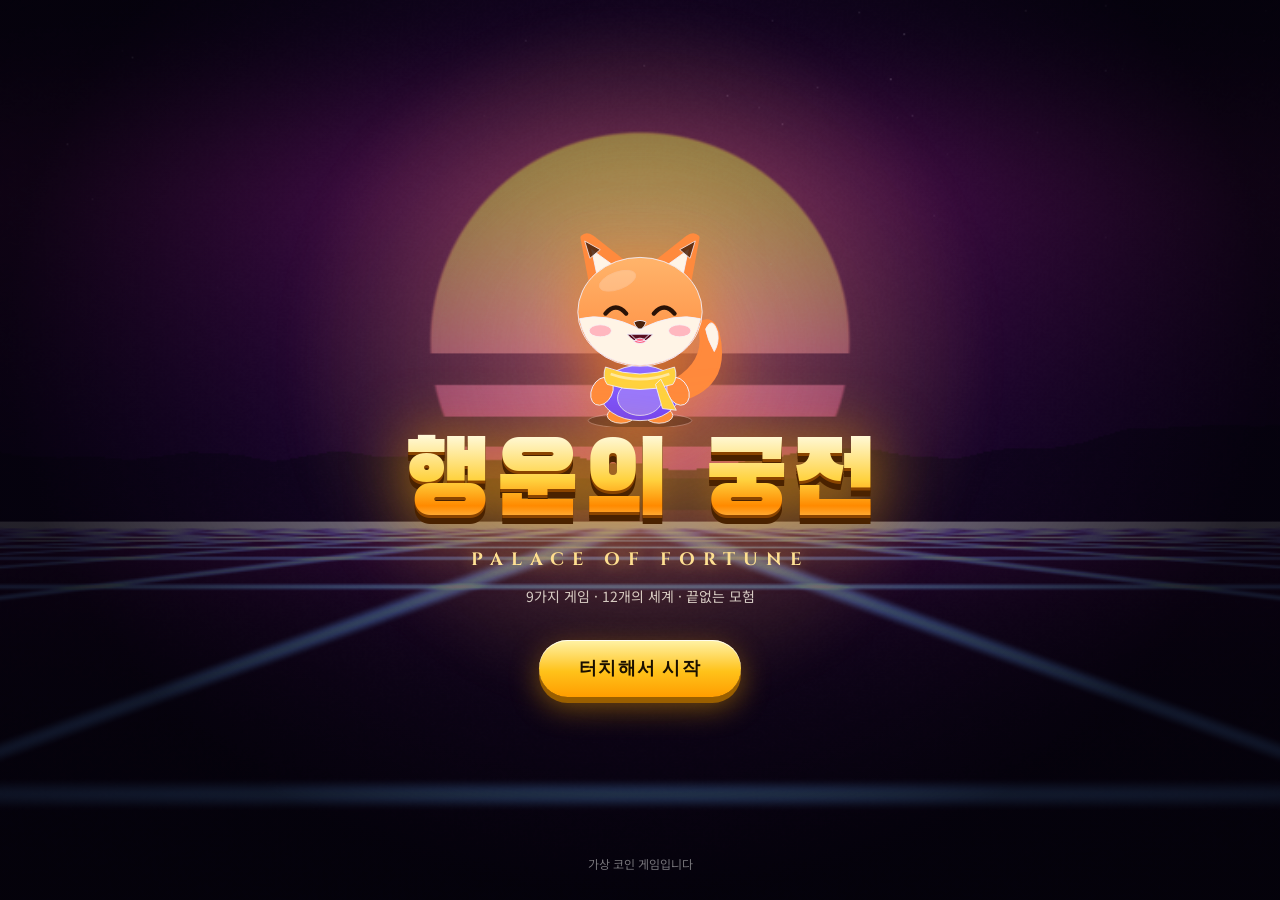
==== commit 1933230b: "WIP: campaign framework (episodes, map, cutscenes, characters, league, challenges) and new mini-game" ====
--- a/quest/index.html
+++ b/quest/index.html
@@ -12,7 +12,7 @@
   <meta name="apple-mobile-web-app-status-bar-style" content="black-translucent">
   <meta name="apple-mobile-web-app-title" content="행운의 궁전">
   <title>행운의 궁전</title>
-  <meta name="description" content="사천성 · 틀린그림찾기 · 슬롯머신이 하나의 모험으로 이어지는 퍼즐 어드벤처">
+  <meta name="description" content="팡팡·사천성·틀린그림·버블·벽돌깨기·블록·새총·탑쌓기·슬롯이 하나의 이야기로 이어지는 퍼즐 어드벤처">
   <link rel="preconnect" href="https://fonts.googleapis.com">
   <link rel="preconnect" href="https://fonts.gstatic.com" crossorigin>
   <link href="https://fonts.googleapis.com/css2?family=Bangers&family=Black+Han+Sans&family=Black+Ops+One&family=Bungee&family=Cinzel:wght@700;900&family=Cinzel+Decorative:wght@700;900&family=Creepster&family=Fredoka:wght@500;700&family=Kaushan+Script&family=Monoton&family=Mountains+of+Christmas:wght@700&family=Noto+Sans+KR:wght@400;500;700;900&family=Orbitron:wght@700;900&family=Oxanium:wght@600;700;800&family=Pirata+One&family=Playfair+Display:wght@700;900&family=Press+Start+2P&family=Righteous&family=Rye&family=Uncial+Antiqua&display=swap" rel="stylesheet">
@@ -26,12 +26,25 @@
   <!-- title -->
   <section id="title" class="title-screen">
     <div class="ts-glow"></div>
-    <div class="ts-fox">🦊</div>
+    <div class="ts-fox js-tsfox"></div>
     <h1 class="ts-logo">행운의 궁전</h1>
     <p class="ts-sub">PALACE OF FORTUNE</p>
-    <p class="ts-tag">사천성 · 틀린그림찾기 · 슬롯머신 — 하나로 이어지는 모험</p>
+    <p class="ts-tag">9가지 게임 · 12개의 세계 · 끝없는 모험</p>
     <button class="cta ts-start" id="ts-start">터치해서 시작</button>
     <p class="ts-foot">가상 코인 게임입니다</p>
+  </section>
+
+  <!-- stage map -->
+  <section id="map" class="map-screen hidden">
+    <header class="q-top">
+      <button class="icon-btn js-menu" aria-label="메뉴"><svg viewBox="0 0 24 24"><path d="M4 7h16M4 12h16M4 17h16" fill="none" stroke-width="2.4" stroke-linecap="round"/></svg></button>
+      <div class="q-level js-level"><b class="js-lv">1</b><i><em class="js-xp"></em></i></div>
+      <button class="wallet q-wallet js-shop"><span class="coin-ico"></span><span class="js-balance">0</span><span class="plus">+</span></button>
+      <button class="q-league js-leaguebtn js-league" aria-label="주간 리그"></button>
+      <button class="icon-btn js-quests" aria-label="퀘스트"><svg viewBox="0 0 24 24"><path d="M6 3h9l3 3v15H6z" fill="none" stroke-width="2"/><path d="M9 10h6M9 14h6M9 18h4" fill="none" stroke-width="2" stroke-linecap="round"/></svg><span class="dot js-qdot hidden"></span></button>
+      <button class="icon-btn js-sound" aria-label="사운드 설정"><svg viewBox="0 0 24 24"><path d="M4 9v6h4l5 4V5L8 9H4z"/><path class="wave" d="M16 8.5a5 5 0 0 1 0 7M18.5 6a8.5 8.5 0 0 1 0 12" fill="none" stroke-width="2" stroke-linecap="round"/></svg></button>
+    </header>
+    <div class="map-host js-map"></div>
   </section>
 
   <!-- puzzle screen -->
@@ -40,6 +53,7 @@
       <button class="icon-btn js-menu" aria-label="메뉴"><svg viewBox="0 0 24 24"><path d="M4 7h16M4 12h16M4 17h16" fill="none" stroke-width="2.4" stroke-linecap="round"/></svg></button>
       <div class="q-level js-level"><b class="js-lv">1</b><i><em class="js-xp"></em></i></div>
       <button class="wallet q-wallet js-shop"><span class="coin-ico"></span><span class="js-balance">0</span><span class="plus">+</span></button>
+      <button class="q-league js-leaguebtn js-league" aria-label="주간 리그"></button>
       <button class="icon-btn js-quests" aria-label="퀘스트"><svg viewBox="0 0 24 24"><path d="M6 3h9l3 3v15H6z" fill="none" stroke-width="2"/><path d="M9 10h6M9 14h6M9 18h4" fill="none" stroke-width="2" stroke-linecap="round"/></svg><span class="dot js-qdot hidden"></span></button>
       <button class="icon-btn js-sound" aria-label="사운드 설정"><svg viewBox="0 0 24 24"><path d="M4 9v6h4l5 4V5L8 9H4z"/><path class="wave" d="M16 8.5a5 5 0 0 1 0 7M18.5 6a8.5 8.5 0 0 1 0 12" fill="none" stroke-width="2" stroke-linecap="round"/></svg></button>
     </header>
@@ -139,8 +153,22 @@
   <script src="js/game.js"></script>
   <script src="js/shisen.js"></script>
   <script src="js/spotdiff.js"></script>
+  <script src="js/games/common.js"></script>
+  <script src="js/games/legacy.js"></script>
+  <script src="js/games/match3.js"></script>
+  <script src="js/games/bubble.js"></script>
+  <script src="js/games/brick.js"></script>
+  <script src="js/games/block.js"></script>
+  <script src="js/games/sling.js"></script>
+  <script src="js/games/stack.js"></script>
+  <script src="js/chara.js"></script>
+  <script src="js/cinema.js"></script>
   <script src="js/story.js"></script>
+  <script src="js/map.js"></script>
+  <script src="js/league.js"></script>
+  <script src="js/challenge.js"></script>
   <script src="js/shop.js"></script>
   <script src="js/main.js"></script>
+  <script>document.querySelector('.js-tsfox').innerHTML = Chara.svg('lumi', 'joy');</script>
 </body>
 </html>
--- a/quest/css/quest.css
+++ b/quest/css/quest.css
@@ -152,7 +152,7 @@
 .ic-foot { display: inline-block; margin-top: 10px; padding: 4px 14px; border-radius: 999px; background: rgba(0, 0, 0, 0.45); font-weight: 700; font-size: 13px; }
 
 .lumi-mini { display: flex; align-items: flex-end; gap: 10px; max-width: min(520px, 92vw); margin-top: 22px; text-align: left; animation: fadeUp 0.5s 0.3s both; }
-.lumi-mini span { font-size: 44px; filter: drop-shadow(0 4px 12px rgba(255, 140, 0, 0.5)); animation: foxBob 2.4s ease-in-out infinite; }
+.lumi-mini > span { font-size: 44px; filter: drop-shadow(0 4px 12px rgba(255, 140, 0, 0.5)); animation: foxBob 2.4s ease-in-out infinite; }
 .lumi-mini p { position: relative; margin: 0; padding: 11px 15px; border-radius: 18px 18px 18px 4px; background: rgba(255, 255, 255, 0.95); color: #2a1838; font-size: 14px; line-height: 1.55; font-weight: 500; box-shadow: 0 10px 30px rgba(0, 0, 0, 0.4); }
 @keyframes fadeUp { from { opacity: 0; transform: translateY(16px); } }
 
@@ -273,3 +273,242 @@
 /* wide screens: keep the HUD compact and centred */
 .mg-hud { width: 100%; max-width: 860px; margin: 0 auto; }
 @media (min-width: 900px) { .mg-host { padding: 12px 24px 16px; } .mg-stage b { font-size: 19px; } }
+
+/* shared mini-game helpers */
+.mg-shake { animation: shake 0.45s; }
+.mg-meter .mg-timer-fill { background: linear-gradient(90deg, var(--accent), var(--gold)); box-shadow: 0 0 12px color-mix(in srgb, var(--accent) 60%, transparent) inset; }
+
+/* ---------- characters (js/chara.js) ---------- */
+.chara { position: relative; width: 120px; aspect-ratio: 220 / 260; flex: none; }
+.chara .ch-svg { width: 100%; height: 100%; overflow: visible; display: block; }
+.chara .ch-root { transform-box: view-box; transform-origin: 100px 218px; animation: chBob 2.6s ease-in-out infinite; }
+.chara .ch-head { transform-box: view-box; transform-origin: 100px 150px; animation: chTilt 5.2s ease-in-out infinite; }
+.chara .ch-eyes { transform-box: view-box; transform-origin: 100px 92px; animation: chBlink 4.4s infinite; }
+.chara .ch-mouth-open { opacity: 0; }
+.chara.talking .ch-mouth-open { animation: chTalk 0.24s steps(2, jump-none) infinite; }
+.chara.talking .ch-mouth { animation: chTalk 0.24s steps(2, jump-none) infinite reverse; }
+.chara .ch-glow { filter: drop-shadow(0 0 4px currentColor); }
+.chara.villain .ch-glow { filter: drop-shadow(0 0 6px #ffe14d); }
+.chara.villain .ch-root { animation: chFloat 3s ease-in-out infinite; }
+.chara.hop .ch-root { animation: chHop 0.5s cubic-bezier(.3, 0, .4, 1) 2, chBob 2.6s 1s ease-in-out infinite; }
+.chara.shiver .ch-root { animation: chShiver 0.12s linear 6; }
+@keyframes chBob { 50% { transform: translateY(4px) scale(1.02, 0.98); } }
+@keyframes chFloat { 50% { transform: translateY(-10px); } }
+@keyframes chTilt { 0%, 100% { transform: rotate(0); } 30% { transform: rotate(-3deg); } 60% { transform: rotate(2deg); } }
+@keyframes chBlink { 0%, 92%, 100% { transform: scaleY(1); } 95% { transform: scaleY(0.1); } }
+@keyframes chTalk { 0% { opacity: 1; } 100% { opacity: 0; } }
+@keyframes chHop { 40% { transform: translateY(-26px) scale(0.95, 1.06); } 80% { transform: translateY(0) scale(1.08, 0.92); } }
+@keyframes chShiver { 25% { transform: translateX(-3px); } 75% { transform: translateX(3px); } }
+.chara.villain .ch-svg { filter: drop-shadow(0 0 2px rgba(200, 150, 255, 0.9)) drop-shadow(0 0 14px rgba(140, 80, 255, 0.6)); }
+
+/* ---------- cutscenes (js/cinema.js) ---------- */
+.cine { position: fixed; inset: 0; z-index: 3; overflow: hidden; background: #05020c; animation: fadeIn 0.4s both; cursor: pointer; }
+.cine.out { animation: fadeOut 0.45s both; }
+.cine-stage { position: absolute; inset: 0; transform: scale(var(--zoom, 1)); transition: transform 2.4s cubic-bezier(.3, 0, .2, 1); }
+.cine-sky { position: absolute; inset: -10%; background: radial-gradient(ellipse at 50% 30%, color-mix(in srgb, var(--c3) 45%, transparent), transparent 55%), linear-gradient(180deg, var(--c1), var(--c2) 70%, var(--c1)); animation: skyDrift 18s ease-in-out infinite alternate; }
+@keyframes skyDrift { to { transform: translate(-3%, 2%) scale(1.06); } }
+.cine-rays { position: absolute; left: 50%; top: 30%; width: 200vmax; height: 200vmax; margin: -100vmax 0 0 -100vmax; opacity: 0.25; background: repeating-conic-gradient(from 0deg, rgba(255, 255, 255, 0.35) 0 4deg, transparent 4deg 16deg); -webkit-mask: radial-gradient(circle, #000, transparent 40%); mask: radial-gradient(circle, #000, transparent 40%); animation: rot 60s linear infinite; }
+.cine-sparks i { position: absolute; left: var(--x); bottom: -10px; width: 6px; height: 6px; border-radius: 50%; background: #fff; box-shadow: 0 0 10px var(--c3), 0 0 4px #fff; opacity: 0; transform: scale(var(--s)); animation: spark 7s linear infinite; animation-delay: var(--d); }
+@keyframes spark { 10% { opacity: 0.9; } 90% { opacity: 0.6; } 100% { transform: translate(30px, -100vh) scale(var(--s)); opacity: 0; } }
+.cine-floor { position: absolute; left: -10%; right: -10%; bottom: 0; height: 34%; background: radial-gradient(ellipse at 50% 0%, color-mix(in srgb, var(--c3) 35%, transparent), transparent 60%), linear-gradient(180deg, transparent, rgba(0, 0, 0, 0.55)); }
+.cine-cast { position: absolute; left: 0; right: 0; bottom: calc(24% + env(safe-area-inset-bottom, 0px)); height: 60%; }
+.cine-actor { position: absolute; bottom: 0; left: var(--x); width: min(40vw, 270px, 40vh); transform: translateX(-50%); transition: left 0.6s cubic-bezier(.3, 1.3, .5, 1), transform 0.6s cubic-bezier(.3, 1.4, .5, 1), opacity 0.4s, filter 0.3s; filter: drop-shadow(0 18px 24px rgba(0, 0, 0, 0.5)); }
+.cine-actor.enter-left { transform: translateX(-160%); opacity: 0; }
+.cine-actor.enter-right { transform: translateX(80%); opacity: 0; }
+.cine-actor.enter-bottom { transform: translate(-50%, 70%); opacity: 0; }
+.cine-actor.enter-top { transform: translate(-50%, -120%); opacity: 0; }
+.cine-actor.enter-fade { transform: translate(-50%, 10px) scale(0.9); opacity: 0; }
+.cine-actor.in { transform: translateX(-50%); opacity: 1; }
+.cine-actor.gone { opacity: 0; transform: translate(-50%, 20px) scale(0.9); }
+.cine-actor.dim { filter: brightness(0.55) saturate(0.7) drop-shadow(0 18px 24px rgba(0, 0, 0, 0.5)); }
+.cine-actor.speak.in { transform: translateX(-50%) scale(1.06); }
+.cine-vig { position: absolute; inset: 0; pointer-events: none; background: radial-gradient(ellipse at 50% 45%, transparent 45%, rgba(0, 0, 0, 0.75)); transition: background 0.6s; }
+.cine.dark .cine-vig { background: radial-gradient(ellipse at 50% 45%, rgba(60, 0, 120, 0.15) 30%, rgba(20, 0, 40, 0.9)); animation: darkPulse 2s ease-in-out infinite; }
+@keyframes darkPulse { 50% { opacity: 0.8; } }
+.cine-flash { position: absolute; inset: 0; background: #fff; opacity: 0; pointer-events: none; }
+.cine-flash.go { animation: flash 0.5s ease-out; }
+@keyframes flash { 0% { opacity: 0.95; } 100% { opacity: 0; } }
+.cine-bolt { position: absolute; left: 58%; top: 0; width: 90px; height: 60%; opacity: 0; pointer-events: none; background: linear-gradient(180deg, #fff, #c9b8ff); clip-path: polygon(40% 0, 70% 0, 52% 38%, 78% 38%, 30% 100%, 44% 52%, 20% 52%); filter: drop-shadow(0 0 18px #b48cff); }
+.cine-bolt.go { animation: bolt 0.6s ease-out; }
+@keyframes bolt { 0%, 30% { opacity: 1; } 15% { opacity: 0.3; } 100% { opacity: 0; } }
+.cine-stage.shake { animation: shake 0.5s; }
+.cine-bar { position: absolute; left: 0; right: 0; height: 0; background: #000; transition: height 0.5s cubic-bezier(.3, 0, .2, 1); z-index: 2; }
+.cine-bar.top { top: 0; } .cine-bar.bot { bottom: 0; }
+.cine.rolling .cine-bar { height: 7vh; }
+.cine-box {
+  position: absolute; z-index: 3; left: 50%; bottom: calc(5vh + env(safe-area-inset-bottom, 0px)); transform: translateX(-50%); width: min(720px, calc(100% - 24px));
+  padding: 22px 20px 16px; border-radius: 22px; background: linear-gradient(180deg, rgba(255, 253, 244, 0.97), rgba(255, 236, 204, 0.97)); color: #2a1838;
+  border: 3px solid #ffd23f; box-shadow: 0 0 0 4px rgba(0, 0, 0, 0.25), 0 0 40px rgba(255, 190, 0, 0.35), 0 20px 50px rgba(0, 0, 0, 0.6);
+}
+.cine-box.pop { animation: boxPop 0.35s cubic-bezier(.2, 1.5, .4, 1); }
+@keyframes boxPop { from { transform: translateX(-50%) scale(0.92); } }
+.cine-name { position: absolute; top: -17px; left: 18px; padding: 4px 16px; border-radius: 999px; background: var(--nc, #ff8a3d); color: #fff; font: 400 17px var(--kr); box-shadow: 0 4px 0 rgba(0, 0, 0, 0.25), 0 0 16px var(--nc); text-shadow: 0 1px 2px rgba(0, 0, 0, 0.4); }
+.cine-text { margin: 0; min-height: 3.1em; font-size: clamp(15px, 3.9vw, 19px); line-height: 1.6; font-weight: 700; }
+.cine-next { position: absolute; right: 16px; bottom: 8px; font-style: normal; color: #e08a00; animation: bob 0.8s ease-in-out infinite; }
+.cine-narr { position: absolute; z-index: 3; left: 50%; top: 42%; transform: translate(-50%, -50%); width: min(640px, 88vw); text-align: center; font: 400 clamp(20px, 5vw, 32px)/1.5 var(--kr); color: #fff; text-shadow: 0 0 20px var(--c3), 0 3px 10px #000; }
+.cine-narr.show { animation: narrIn 1.2s ease-out both; }
+@keyframes narrIn { from { opacity: 0; letter-spacing: 8px; filter: blur(6px); } }
+.cine-skip { position: absolute; z-index: 4; top: calc(7vh + 10px + env(safe-area-inset-top, 0px)); right: 14px; padding: 7px 14px; border-radius: 999px; background: rgba(0, 0, 0, 0.45); border: 1px solid rgba(255, 255, 255, 0.25); color: rgba(255, 255, 255, 0.85); font-weight: 700; font-size: 12.5px; }
+.cine-card { position: absolute; z-index: 5; inset: 0; display: flex; flex-direction: column; align-items: center; justify-content: center; background: radial-gradient(circle, rgba(20, 8, 50, 0.6), rgba(0, 0, 0, 0.92) 70%); animation: fadeIn 0.4s both; text-align: center; padding: 20px; }
+.cine-card.out { animation: fadeOut 0.5s both; }
+.cine-clock { width: min(150px, 34vw); filter: drop-shadow(0 0 24px rgba(255, 200, 60, 0.55)); animation: clockIn 0.8s cubic-bezier(.2, 1.4, .4, 1) both; }
+.cine-clock .cc-on { transform-box: fill-box; transform-origin: center; animation: starOn 0.5s both; animation-delay: calc(0.5s + var(--d)); }
+.cine-clock .cc-hand { transform-origin: 60px 60px; animation: hand 1.6s 0.4s cubic-bezier(.3, 1.4, .5, 1) both; }
+@keyframes clockIn { from { transform: scale(0.3) rotate(-90deg); opacity: 0; } }
+@keyframes starOn { from { transform: scale(0); } }
+@keyframes hand { from { transform: rotate(0); } to { transform: rotate(var(--a)); } }
+.cc-kicker { margin-top: 16px; font: 800 13px var(--num); letter-spacing: 6px; color: #ffe27a; animation: fadeUp 0.6s 0.3s both; }
+.cc-title { margin-top: 6px; font: 400 clamp(34px, 9vw, 72px)/1.1 var(--kr); color: #fff; text-shadow: 0 4px 0 rgba(0, 0, 0, 0.4), 0 0 30px var(--c3), 0 0 60px var(--c3); animation: slam 0.7s 0.45s cubic-bezier(.2, 1.6, .4, 1) both; }
+.cc-sub { margin-top: 10px; font: 700 14px var(--num); letter-spacing: 4px; color: rgba(255, 255, 255, 0.7); animation: fadeUp 0.6s 0.8s both; }
+
+/* ---------- stage map (js/map.js) ---------- */
+.map-screen { position: fixed; inset: 0; z-index: 2; display: flex; flex-direction: column; padding: env(safe-area-inset-top, 0px) env(safe-area-inset-right, 0px) 0 env(safe-area-inset-left, 0px); }
+.map-host { position: relative; flex: 1; min-height: 0; }
+.map-scroll { position: absolute; inset: 0; overflow-y: auto; overflow-x: hidden; scrollbar-width: none; -webkit-overflow-scrolling: touch; }
+.map-scroll::-webkit-scrollbar { display: none; }
+.map-world { position: relative; margin: 0 auto; }
+.map-path { position: absolute; left: 0; top: 0; overflow: visible; pointer-events: none; }
+.map-path path { fill: none; stroke-linecap: round; }
+.mp-base { stroke: rgba(0, 0, 0, 0.35); stroke-width: 30; }
+.mp-dash { stroke: rgba(255, 255, 255, 0.28); stroke-width: 6; stroke-dasharray: 2 16; }
+.mp-done { stroke: #ffd23f; stroke-width: 8; filter: drop-shadow(0 0 8px rgba(255, 200, 60, 0.9)); stroke-dasharray: 14 10; animation: dashRun 1.2s linear infinite; }
+@keyframes dashRun { to { stroke-dashoffset: -24; } }
+.map-deco { position: absolute; transform: translate(-50%, -50%); opacity: 0.55; font-style: normal; filter: drop-shadow(0 4px 8px rgba(0, 0, 0, 0.4)); animation: decoFloat 4.5s ease-in-out infinite; animation-delay: var(--d); pointer-events: none; }
+@keyframes decoFloat { 50% { transform: translate(-50%, -62%) rotate(6deg); } }
+.map-goal { position: absolute; left: 50%; transform: translateX(-50%); text-align: center; pointer-events: none; }
+.map-goal .mg-star { font-size: 64px; filter: drop-shadow(0 0 24px rgba(255, 220, 80, 0.9)); animation: breathe 2s ease-in-out infinite; }
+.map-goal span { display: block; font: 400 15px var(--kr); color: #fff3c0; text-shadow: 0 0 12px #ffb400; }
+
+.map-node { position: absolute; width: 74px; height: 74px; margin: -37px 0 0 -37px; display: block; }
+.mn-disc {
+  position: absolute; inset: 0; display: grid; place-items: center; border-radius: 50%;
+  background: radial-gradient(circle at 35% 28%, #fff 0, color-mix(in srgb, var(--c) 70%, #fff) 18%, var(--c) 55%, color-mix(in srgb, var(--c) 60%, #000) 100%);
+  border: 4px solid #fff; box-shadow: 0 6px 0 color-mix(in srgb, var(--c) 40%, #000), 0 10px 24px rgba(0, 0, 0, 0.5), inset 0 -6px 12px rgba(0, 0, 0, 0.25);
+  transition: transform 0.2s;
+}
+.map-node:active .mn-disc { transform: translateY(4px); }
+.mn-ico { font-size: 32px; filter: drop-shadow(0 2px 2px rgba(0, 0, 0, 0.35)); }
+.mn-no { position: absolute; left: -6px; top: -8px; min-width: 26px; height: 26px; padding: 0 6px; border-radius: 13px; display: grid; place-items: center; background: #1b1036; border: 2px solid #fff; font: 800 12px var(--num); color: #fff; }
+.mn-stars { position: absolute; left: 50%; bottom: -20px; transform: translateX(-50%); display: flex; gap: 1px; white-space: nowrap; }
+.mn-stars em { font-style: normal; font-size: 17px; color: rgba(0, 0, 0, 0.45); -webkit-text-stroke: 1px rgba(255, 255, 255, 0.35); }
+.mn-stars em:nth-child(2) { transform: translateY(4px); }
+.mn-stars em.on { color: #ffd23f; -webkit-text-stroke: 1px #a35b00; text-shadow: 0 0 8px rgba(255, 200, 0, 0.8); }
+.map-node.lock .mn-disc { filter: grayscale(0.85) brightness(0.55); }
+.map-node.lock .mn-stars { display: none; }
+.map-node.cur .mn-disc { animation: nodePulse 1.2s ease-in-out infinite; }
+@keyframes nodePulse { 50% { box-shadow: 0 6px 0 color-mix(in srgb, var(--c) 40%, #000), 0 0 0 10px rgba(255, 255, 255, 0.18), 0 0 30px var(--c); } }
+.map-node.sel .mn-disc { border-color: #ffd23f; }
+.map-node.slot .mn-disc { border-color: #ffd23f; background: radial-gradient(circle at 35% 28%, #fffbe0, #ffd23f 45%, #b77a00); }
+.map-node.boss { width: 104px; height: 104px; margin: -52px 0 0 -52px; }
+.map-node.boss .mn-disc { background: radial-gradient(circle at 35% 28%, #b18cff, #4a2a90 55%, #1a0d33); border-color: #ff4f6d; box-shadow: 0 6px 0 #3a0010, 0 0 30px rgba(255, 60, 100, 0.6); overflow: hidden; }
+.mn-boss { width: 92%; margin-top: 10%; }
+.mn-boss svg { width: 100%; height: auto; display: block; }
+.map-node.nope { animation: shake 0.35s; }
+.map-fox { position: absolute; width: 74px; margin-left: -37px; margin-top: -70px; transition: left 0.9s cubic-bezier(.4, 0, .3, 1), top 0.9s cubic-bezier(.4, 0, .3, 1); pointer-events: none; z-index: 3; }
+.map-fox .chara { width: 74px; }
+.map-fox.hop .chara { animation: foxHop2 0.3s ease-in-out 3 alternate; }
+@keyframes foxHop2 { to { transform: translateY(-18px); } }
+
+.map-head { position: absolute; left: 0; right: 0; top: 0; display: flex; align-items: center; justify-content: space-between; gap: 8px; padding: 8px 12px; pointer-events: none; }
+.map-head > * { pointer-events: auto; }
+.map-ep { text-align: left; padding: 7px 14px; border-radius: 16px; background: rgba(10, 6, 24, 0.7); border: 1px solid color-mix(in srgb, var(--accent) 60%, transparent); backdrop-filter: blur(8px); -webkit-backdrop-filter: blur(8px); box-shadow: 0 0 16px color-mix(in srgb, var(--accent) 35%, transparent); }
+.map-ep small { display: block; font: 800 10.5px var(--num); letter-spacing: 2px; color: var(--gold); }
+.map-ep b { display: block; font: 400 17px var(--kr); }
+.map-ep b::after { content: ' ▾'; font-size: 12px; color: var(--muted); }
+.map-starsum { padding: 8px 14px; border-radius: 999px; background: rgba(10, 6, 24, 0.7); border: 1px solid rgba(255, 210, 63, 0.5); font: 800 16px var(--num); color: #ffd23f; text-shadow: 0 0 10px rgba(255, 200, 0, 0.6); }
+.map-starsum small { color: var(--muted); font-size: 12px; }
+.map-panel { position: absolute; left: 0; right: 0; bottom: 0; padding: 10px 12px calc(12px + env(safe-area-inset-bottom, 0px)); pointer-events: none; }
+.mp-card {
+  pointer-events: auto; display: flex; align-items: center; gap: 12px; max-width: 560px; margin: 0 auto; padding: 12px 12px 12px 14px; border-radius: 22px;
+  background: linear-gradient(180deg, rgba(36, 22, 70, 0.95), rgba(14, 8, 30, 0.95)); border: 1px solid rgba(255, 255, 255, 0.14);
+  box-shadow: 0 -4px 30px rgba(0, 0, 0, 0.5), 0 0 0 1px color-mix(in srgb, var(--accent) 30%, transparent); animation: fadeUp 0.35s both;
+}
+.mp-card.boss { border-color: #ff4f6d; box-shadow: 0 0 30px rgba(255, 60, 100, 0.4); }
+.mp-ico { flex: none; display: grid; place-items: center; width: 58px; height: 58px; border-radius: 18px; font-size: 32px; background: radial-gradient(circle at 35% 30%, color-mix(in srgb, var(--c) 60%, #fff), var(--c)); box-shadow: inset 0 -4px 8px rgba(0, 0, 0, 0.25); overflow: hidden; }
+.mp-ico svg { width: 100%; height: 100%; }
+.mp-txt { flex: 1; min-width: 0; }
+.mp-txt small { display: block; font: 800 11px var(--num); letter-spacing: 2px; color: var(--accent2); }
+.mp-txt b { display: block; font: 400 18px var(--kr); white-space: nowrap; overflow: hidden; text-overflow: ellipsis; }
+.mp-txt span { display: block; font-size: 12.5px; color: var(--muted); white-space: nowrap; overflow: hidden; text-overflow: ellipsis; }
+.mp-txt em { font-style: normal; color: #ffd23f; font-size: 13px; }
+.mp-go { position: relative; flex: none; width: 66px; height: 66px; border-radius: 50%; background: radial-gradient(circle at 35% 30%, #fff6b0, #ffc400 50%, #e08a00); box-shadow: 0 5px 0 #9a5f00, 0 0 24px rgba(255, 190, 0, 0.6); font-size: 26px; color: #4a2200; }
+.mp-go span { position: relative; z-index: 1; margin-left: 4px; }
+.mp-go:active { transform: translateY(3px); box-shadow: 0 2px 0 #9a5f00; }
+.mp-go svg { position: absolute; inset: -6px; width: calc(100% + 12px); height: calc(100% + 12px); transform: rotate(-90deg); }
+.mp-ring { fill: none; stroke: #fff; stroke-width: 3; stroke-linecap: round; stroke-dasharray: 113; stroke-dashoffset: 113; opacity: 0; }
+.mp-go.auto .mp-ring { opacity: 1; animation: ring var(--t, 3s) linear forwards; }
+.mp-go:not(.auto) { animation: pulseBtn 1.6s ease-in-out infinite; }
+
+/* map top bar reuse */
+.map-screen .q-top { position: relative; z-index: 3; }
+.map-screen .map-head { top: 0; }
+
+/* episode list */
+.ep-list { display: grid; gap: 8px; margin-top: 14px; }
+.ep-item { display: flex; align-items: center; gap: 12px; padding: 10px 12px; border-radius: 16px; text-align: left; background: rgba(255, 255, 255, 0.06); border: 1px solid rgba(255, 255, 255, 0.08); }
+.ep-item.cur { border-color: var(--gold); box-shadow: 0 0 16px rgba(255, 200, 60, 0.3); }
+.ep-item.lock { opacity: 0.45; }
+.ep-item .chara { width: 52px; }
+.ep-item b { display: block; font: 400 16px var(--kr); }
+.ep-item small { color: var(--muted); font-size: 12px; }
+.ep-item em { margin-left: auto; font-style: normal; color: #ffd23f; font: 800 13px var(--num); white-space: nowrap; }
+
+/* ---------- campaign UI ---------- */
+.ts-fox { width: clamp(110px, 26vmin, 190px); font-size: 0; }
+.ts-fox .ch-svg { width: 100%; height: auto; display: block; }
+.ts-fox .ch-root { transform-box: view-box; transform-origin: 100px 218px; animation: chBob 2.6s ease-in-out infinite; }
+.lumi-mini .chara { width: 70px; flex: none; filter: drop-shadow(0 6px 12px rgba(255, 140, 0, 0.35)); }
+.lb-fox .chara { width: clamp(110px, 30vmin, 170px); }
+.q-league { display: flex; align-items: center; gap: 4px; padding: 5px 10px; border-radius: 999px; background: var(--panel); border: 1px solid var(--line); font: 800 12.5px var(--num); white-space: nowrap; }
+.q-league i { font-style: normal; filter: drop-shadow(0 0 6px var(--tc)); }
+.q-league b { color: #fff; }
+@media (max-width: 380px) { .q-level i { display: none; } .q-league { padding: 5px 7px; } }
+.ch-ep { color: var(--muted); font-size: 11.5px; }
+.ch-boss { color: #ff4f6d; text-shadow: 0 0 8px #ff4f6d; }
+.ic-ico { margin-right: 8px; font-size: 0.85em; }
+.ic-band.boss { background: linear-gradient(90deg, transparent, rgba(160, 0, 40, 0.85) 25%, rgba(160, 0, 40, 0.85) 75%, transparent); border-color: #ff4f6d; }
+.howto .ht-ico { display: grid; place-items: center; width: 96px; height: 96px; margin: 8px 0 4px; border-radius: 28px; font-size: 54px; background: radial-gradient(circle at 35% 30%, color-mix(in srgb, var(--c) 55%, #fff), var(--c)); box-shadow: 0 8px 0 color-mix(in srgb, var(--c) 45%, #000), 0 0 40px var(--c); animation: slam 0.6s cubic-bezier(.2, 1.6, .4, 1) both; }
+.ht-list { margin: 16px 0 0; padding: 0; list-style: none; counter-reset: ht; width: min(440px, 92vw); text-align: left; }
+.ht-list li { counter-increment: ht; position: relative; margin-bottom: 8px; padding: 10px 14px 10px 46px; border-radius: 14px; background: rgba(255, 255, 255, 0.08); border: 1px solid rgba(255, 255, 255, 0.1); font-size: 14.5px; line-height: 1.5; animation: fadeUp 0.45s both; }
+.ht-list li::before { content: counter(ht); position: absolute; left: 12px; top: 50%; transform: translateY(-50%); width: 24px; height: 24px; border-radius: 50%; display: grid; place-items: center; background: var(--gold); color: #3a2000; font: 900 13px var(--num); }
+.howto .lumi-mini { margin-top: 10px; }
+.res-league { display: flex; align-items: center; gap: 8px; margin-top: 12px; padding: 7px 14px; border-radius: 999px; background: rgba(0, 0, 0, 0.4); border: 1px solid rgba(255, 210, 63, 0.4); font: 700 13.5px var(--num); animation: fadeUp 0.5s 1.4s both; }
+.res-league i { font-style: normal; }
+.res-league span { color: var(--muted); }
+.res-league b { color: #7fffd4; }
+.result .js-vs { margin-top: 12px; animation: fadeUp 0.5s 1.6s both; }
+.vs-row { display: flex; align-items: center; gap: 16px; margin-top: 16px; }
+.vs-p { min-width: 120px; padding: 12px 16px; border-radius: 18px; background: rgba(0, 0, 0, 0.45); border: 2px solid rgba(255, 255, 255, 0.2); }
+.vs-p.me { border-color: var(--gold); box-shadow: 0 0 20px rgba(255, 200, 60, 0.4); }
+.vs-p small { display: block; color: var(--muted); font-weight: 700; }
+.vs-p b { font: 800 26px var(--num); }
+.vs-x { font: 400 34px 'Bangers', var(--kr); color: #ff4f6d; text-shadow: 0 0 16px #ff4f6d; }
+.vs-text, .q-input { width: 100%; margin-top: 8px; padding: 12px 14px; border-radius: 12px; border: 1px solid var(--line); background: rgba(0, 0, 0, 0.35); color: #fff; font: 600 15px var(--ui); }
+.vs-text { min-height: 120px; resize: none; font-size: 13px; user-select: text; -webkit-user-select: text; }
+.ep-lock { width: 52px; text-align: center; font-size: 30px; }
+
+/* league panel */
+.lg-head { display: flex; align-items: center; gap: 12px; margin-top: 14px; padding: 12px 14px; border-radius: 16px; background: linear-gradient(90deg, color-mix(in srgb, var(--tc) 30%, transparent), transparent); border: 1px solid color-mix(in srgb, var(--tc) 60%, transparent); }
+.lg-badge { font-size: 38px; filter: drop-shadow(0 0 12px var(--tc)); }
+.lg-head b { display: block; font: 400 21px var(--kr); color: var(--tc); }
+.lg-head small { color: var(--muted); font-size: 12px; }
+.lg-tiers { display: flex; gap: 4px; margin: 12px 0 6px; }
+.lg-tiers i { flex: 1; height: 26px; border-radius: 8px; background: rgba(255, 255, 255, 0.06); display: grid; place-items: center; font-style: normal; }
+.lg-tiers i span { font-size: 10px; font-weight: 800; color: var(--muted); }
+.lg-tiers i.past { background: color-mix(in srgb, var(--tc) 25%, transparent); }
+.lg-tiers i.on { background: var(--tc); box-shadow: 0 0 12px var(--tc); }
+.lg-tiers i.on span { color: #1a0d2e; }
+.lg-list { max-height: 46vh; overflow-y: auto; margin-top: 8px; padding-right: 2px; }
+.lg-row { display: flex; align-items: center; gap: 10px; padding: 5px 10px; margin-bottom: 4px; border-radius: 12px; background: rgba(255, 255, 255, 0.04); }
+.lg-row .chara { width: 34px; }
+.lg-row .chara .ch-root, .lg-row .chara .ch-head, .ep-item .chara .ch-head { animation: none; }
+.lg-rank { width: 26px; text-align: center; font: 800 14px var(--num); color: var(--muted); }
+.lg-row:nth-child(-n+3) .lg-rank { color: #ffd23f; }
+.lg-row b { flex: 1; font-size: 14px; font-weight: 700; white-space: nowrap; overflow: hidden; text-overflow: ellipsis; }
+.lg-row em { font: 800 13px var(--num); font-style: normal; color: #ffe27a; }
+.lg-row.me { background: linear-gradient(90deg, rgba(255, 138, 61, 0.35), rgba(255, 138, 61, 0.1)); border: 1px solid #ff8a3d; }
+.lg-line { margin: 6px 0; text-align: center; font: 800 11px var(--num); letter-spacing: 2px; }
+.lg-line.up { color: #6dff9e; border-top: 1px dashed rgba(109, 255, 158, 0.5); padding-top: 4px; }
+.lg-line.down { color: #ff8da0; border-top: 1px dashed rgba(255, 100, 130, 0.5); padding-top: 4px; }
+.cine-deco i { position: absolute; left: var(--x); top: var(--y); font-style: normal; font-size: calc(46px * var(--s)); opacity: 0.5; filter: blur(calc((1.3 - var(--s)) * 3px)) drop-shadow(0 6px 14px rgba(0, 0, 0, 0.5)); animation: decoFloat 5s ease-in-out infinite, cineDrift 14s linear infinite alternate; animation-delay: var(--d), 0s; }
+@keyframes cineDrift { to { translate: calc(var(--s) * -40px) 0; } }
